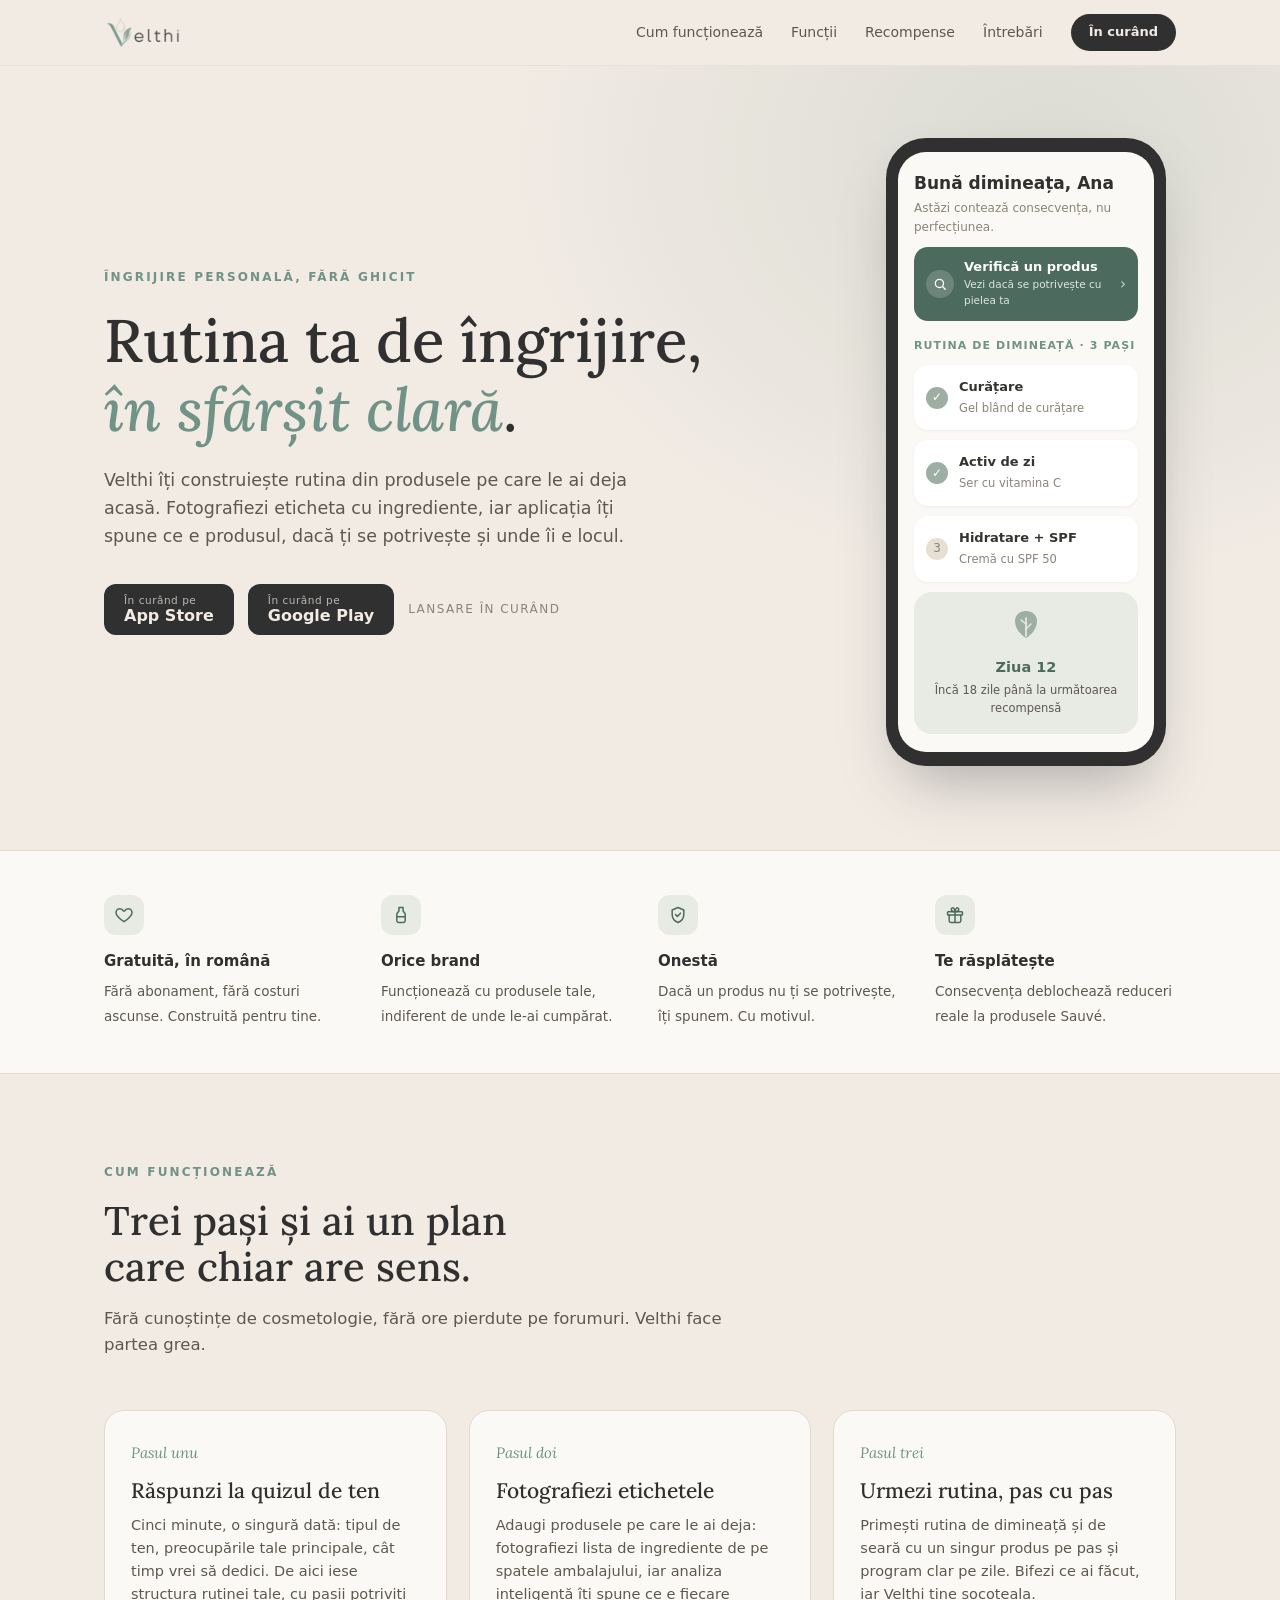
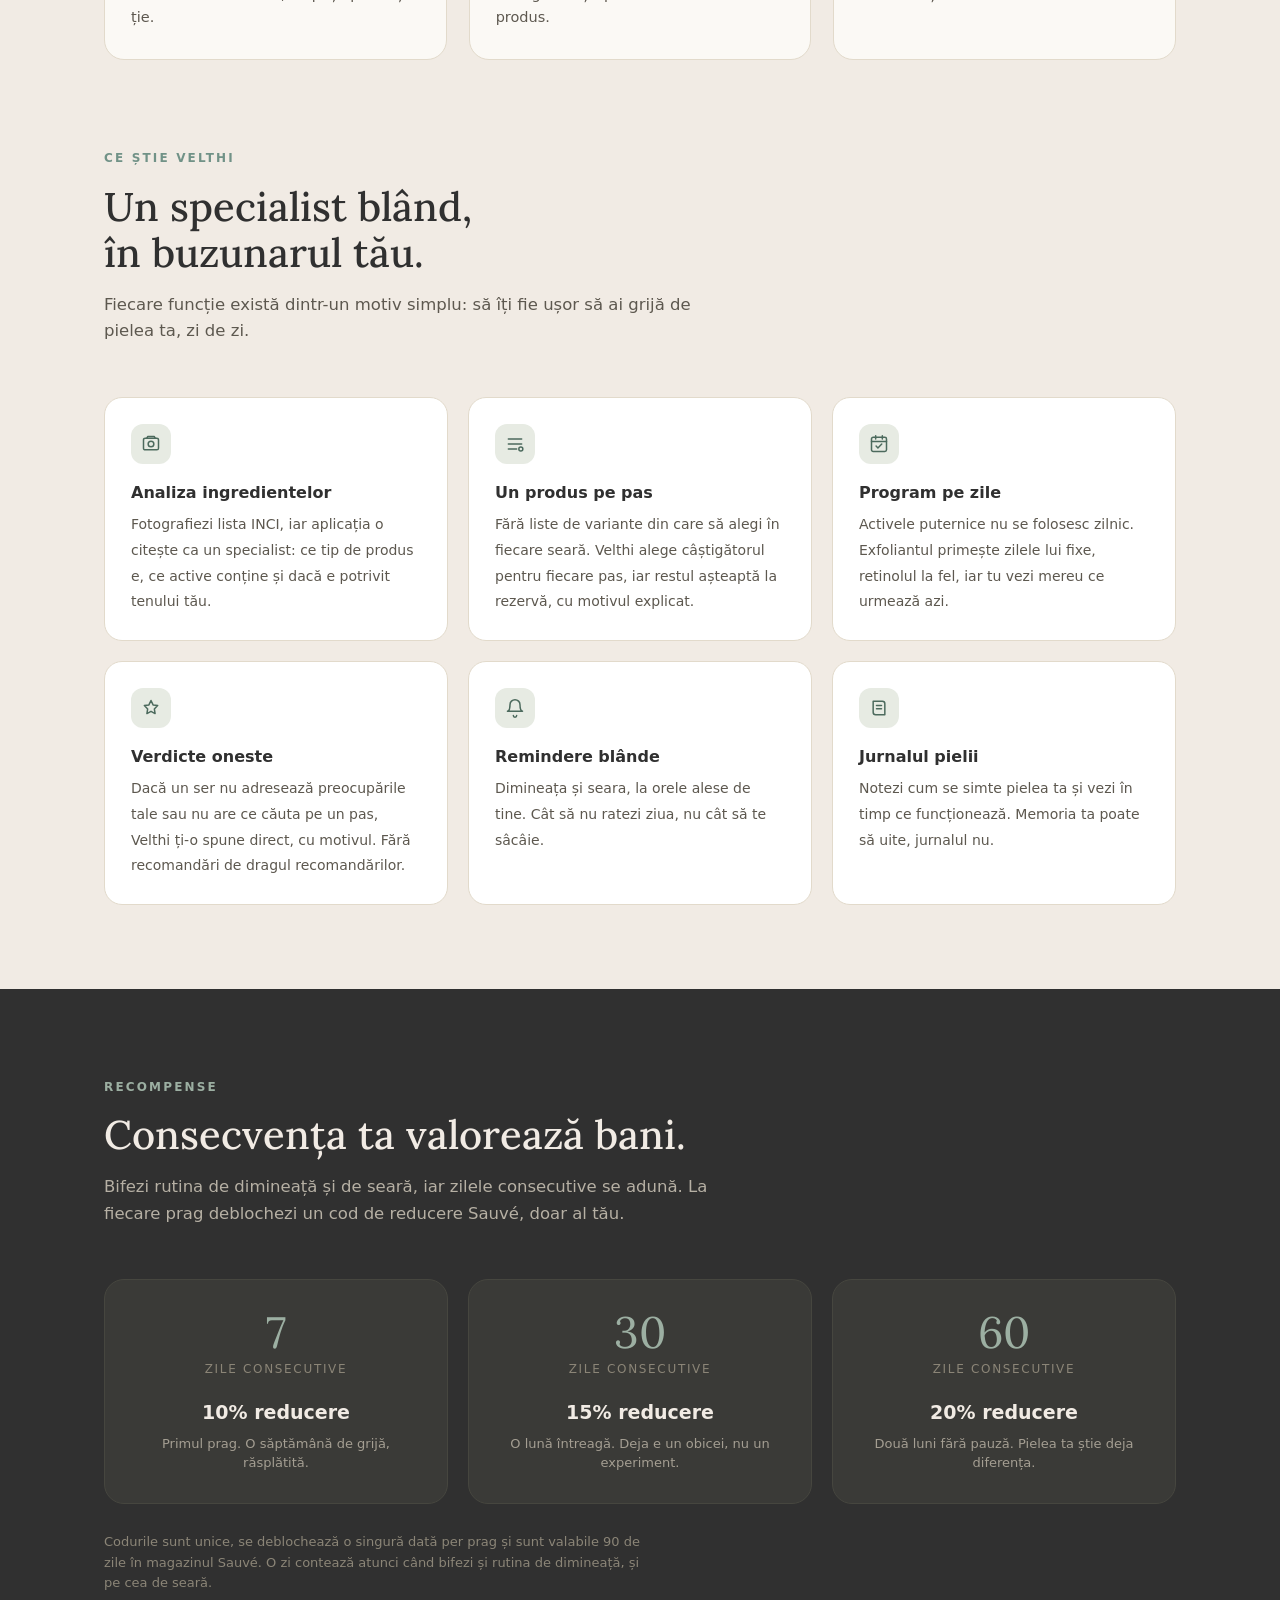
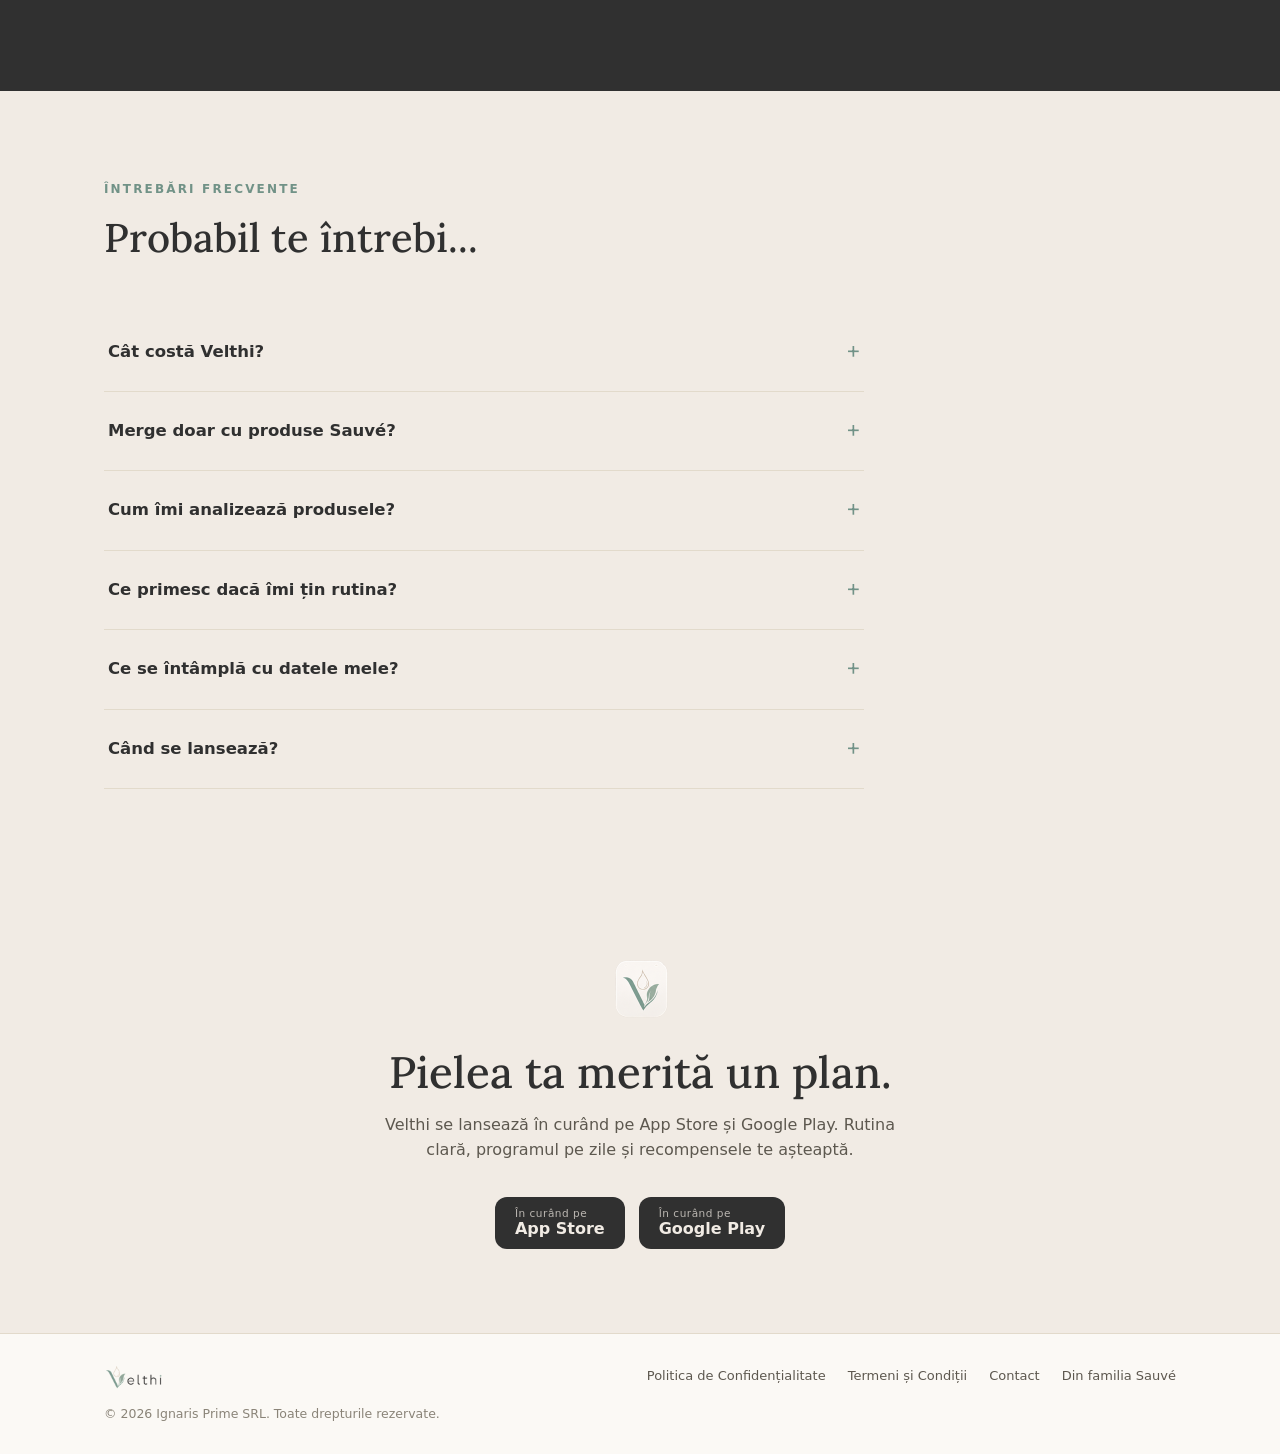
==== index.html @ 52be3e1c "Slim footer to copyright only; add /contact page with company details and email" ====
<!DOCTYPE html>
<html lang="ro">
<head>
<meta charset="utf-8">
<meta name="viewport" content="width=device-width, initial-scale=1">
<title>Velthi · Rutina ta de îngrijire, în sfârșit clară</title>
<meta name="description" content="Velthi îți construiește rutina de îngrijire din produsele pe care le ai deja. Fotografiezi eticheta cu ingrediente, iar aplicația îți spune ce e produsul și unde îi e locul. Gratuită, în limba română.">
<link rel="icon" type="image/png" href="assets/velthi-icon.png">
<link rel="apple-touch-icon" href="assets/velthi-icon.png">
<meta name="theme-color" content="#f1ebe4">
<meta property="og:type" content="website">
<meta property="og:url" content="https://velthi.app/">
<meta property="og:title" content="Velthi · Rutina ta de îngrijire, în sfârșit clară">
<meta property="og:description" content="Fotografiezi eticheta cu ingrediente, Velthi face restul: rutină personalizată, program pe zile și recompense pentru consecvență. Gratuită, în limba română.">
<meta property="og:image" content="https://velthi.app/assets/velthi-icon.png">
<meta property="og:locale" content="ro_RO">
<style>
  @font-face{
    font-family:"Lora";
    src:url("assets/fonts/Lora.woff2") format("woff2");
    font-weight:400 700;
    font-style:normal;
    font-display:swap;
  }
  @font-face{
    font-family:"Lora";
    src:url("assets/fonts/Lora-Italic.woff2") format("woff2");
    font-weight:400 700;
    font-style:italic;
    font-display:swap;
  }

  :root{
    --cream:#f1ebe4;
    --cream-deep:#e7dfd1;
    --paper:#fbf9f5;
    --card:#ffffff;
    --sage:#9cafa2;
    --sage-dark:#719287;
    --sage-deep:#4c6a5d;
    --sage-mist:#e7ebe3;
    --beige:#d2c3af;
    --charcoal:#303030;
    --ink:#35332e;
    --muted:#5d584f;
    --soft:#8a8478;
    --line:#e2dacb;
    --serif:"Lora",Georgia,"Times New Roman",serif;
    --sans:system-ui,-apple-system,"Segoe UI",Roboto,sans-serif;
  }

  *{box-sizing:border-box}
  html{scroll-behavior:smooth}
  @media (prefers-reduced-motion: reduce){
    html{scroll-behavior:auto}
    .reveal{opacity:1 !important; transform:none !important; transition:none !important}
  }
  body{
    margin:0; background:var(--cream); color:var(--ink);
    font-family:var(--sans); font-size:16px; line-height:1.6;
    -webkit-font-smoothing:antialiased;
  }
  img{max-width:100%; display:block}
  a{color:var(--sage-deep)}
  :focus-visible{outline:2px solid var(--sage-dark); outline-offset:3px; border-radius:4px}

  .container{max-width:1120px; margin:0 auto; padding:0 24px}

  h1,h2,h3{font-family:var(--serif); font-weight:500; line-height:1.15; text-wrap:balance; margin:0}
  .kicker{
    font-family:var(--sans); font-size:12px; font-weight:600;
    letter-spacing:.18em; text-transform:uppercase; color:var(--sage-dark);
  }

  /* ---------- Nav ---------- */
  .nav{
    position:sticky; top:0; z-index:50;
    background:color-mix(in srgb, var(--cream) 88%, transparent);
    backdrop-filter:blur(10px); -webkit-backdrop-filter:blur(10px);
    border-bottom:1px solid color-mix(in srgb, var(--line) 60%, transparent);
  }
  .nav-inner{display:flex; align-items:center; justify-content:space-between; padding:14px 24px; max-width:1120px; margin:0 auto}
  .nav-logo img{height:34px; width:auto}
  .nav-links{display:flex; gap:28px; align-items:center; font-size:14px}
  .nav-links a{color:var(--muted); text-decoration:none}
  .nav-links a:hover{color:var(--charcoal)}
  .nav-cta{
    background:var(--charcoal); color:var(--cream) !important; border-radius:999px;
    padding:8px 18px; font-weight:600; font-size:13px;
  }
  @media (max-width:640px){ .nav-links a:not(.nav-cta){display:none} }

  /* ---------- Hero ---------- */
  .hero{position:relative; overflow:hidden}
  .hero::before{
    content:""; position:absolute; inset:0; pointer-events:none;
    background:radial-gradient(ellipse 70% 90% at 82% 12%, color-mix(in srgb, var(--sage) 26%, transparent), transparent 62%);
  }
  .hero-inner{
    position:relative; display:flex; gap:56px; align-items:center;
    padding:72px 24px 84px; max-width:1120px; margin:0 auto; flex-wrap:wrap;
  }
  .hero-copy{flex:1 1 420px; min-width:300px}
  .hero-copy .kicker{display:block; margin-bottom:18px}
  .hero h1{font-size:clamp(38px, 5.4vw, 60px); color:var(--charcoal); margin-bottom:22px}
  .hero h1 em{font-style:italic; color:var(--sage-dark)}
  .hero .sub{font-size:17.5px; color:var(--muted); max-width:48ch; margin:0 0 34px}

  .store-row{display:flex; gap:14px; flex-wrap:wrap; align-items:center}
  .store-btn{
    display:flex; flex-direction:column; align-items:flex-start;
    background:var(--charcoal); color:var(--cream);
    border-radius:12px; padding:10px 20px; line-height:1.2;
    cursor:default; user-select:none;
  }
  .store-btn small{font-size:10.5px; letter-spacing:.05em; opacity:.72}
  .store-btn b{font-size:16px; font-weight:600}
  .soon-note{font-size:12px; letter-spacing:.12em; text-transform:uppercase; color:var(--soft)}

  /* ---------- Phone mock ---------- */
  .phone-wrap{flex:0 1 300px; display:flex; justify-content:center; margin:0 auto}
  .phone{
    width:280px; background:var(--charcoal); border-radius:40px; padding:14px 12px;
    box-shadow:0 30px 60px -18px rgba(48,48,48,.35);
  }
  .screen{
    background:var(--paper); border-radius:28px; padding:18px 16px;
    height:600px; display:flex; flex-direction:column; gap:10px; overflow:hidden;
  }
  .scr-greet{font-size:17px; font-weight:700; color:var(--charcoal)}
  .scr-date{font-size:12px; color:var(--soft); margin-top:-8px}
  .verify-card{
    display:flex; align-items:center; gap:10px;
    background:var(--sage-deep); border-radius:14px; padding:12px;
    color:#fff;
  }
  .verify-card .vic{
    width:28px; height:28px; border-radius:50%; flex-shrink:0;
    background:rgba(255,255,255,.18);
    display:flex; align-items:center; justify-content:center;
  }
  .verify-card .vic svg{width:14px; height:14px; stroke:#fff}
  .verify-card .vt{font-size:13px; font-weight:700; display:block; line-height:1.25}
  .verify-card .vs{font-size:10.5px; opacity:.82; display:block}
  .verify-card .arrow{margin-left:auto; font-size:15px; opacity:.7}
  .scr-label{font-size:11px; font-weight:700; letter-spacing:.1em; text-transform:uppercase; color:var(--sage-dark); margin-top:6px}
  .step{
    display:flex; align-items:center; gap:11px;
    background:var(--card); border-radius:14px; padding:12px;
    font-size:13px; color:var(--ink);
    box-shadow:0 1px 3px rgba(48,48,48,.06);
  }
  .step .name{font-weight:600; display:block; font-size:13px}
  .step .prod{font-size:11.5px; color:var(--soft)}
  .dot{
    width:22px; height:22px; border-radius:50%; flex-shrink:0;
    display:flex; align-items:center; justify-content:center;
    font-size:12px; background:var(--sage); color:#fff;
  }
  .dot.off{background:var(--cream-deep); color:var(--soft)}
  .leafcard{
    margin-top:auto; background:var(--sage-mist); border-radius:18px;
    padding:16px; text-align:center;
  }
  .leafcard .leaf{width:34px; height:34px; margin:0 auto 6px}
  .leafcard .streak{font-size:14.5px; font-weight:700; color:var(--sage-deep)}
  .leafcard .next{font-size:11.5px; color:var(--muted); margin-top:2px}

  /* ---------- Section scaffolding ---------- */
  section{padding:84px 0}
  .section-head{max-width:640px; margin-bottom:52px}
  .section-head h2{font-size:clamp(28px, 3.6vw, 40px); color:var(--charcoal); margin:14px 0 16px}
  .section-head p{color:var(--muted); margin:0; font-size:16.5px}

  .band{background:var(--paper); border-top:1px solid var(--line); border-bottom:1px solid var(--line)}
  .band-inner{
    display:grid; grid-template-columns:repeat(auto-fit,minmax(220px,1fr));
    gap:36px; padding:44px 24px; max-width:1120px; margin:0 auto;
  }
  .band-item b{display:block; font-size:15px; color:var(--charcoal); margin-bottom:5px; font-weight:600}
  .band-item span{font-size:13.5px; color:var(--muted); line-height:1.5}
  .band-item .bic{
    width:40px; height:40px; border-radius:12px; background:var(--sage-mist);
    display:flex; align-items:center; justify-content:center; margin-bottom:14px;
  }
  .band-item .bic svg{width:20px; height:20px; stroke:var(--sage-deep)}

  /* ---------- Steps ---------- */
  .steps{display:grid; grid-template-columns:repeat(auto-fit,minmax(260px,1fr)); gap:22px}
  .step-card{
    background:var(--paper); border:1px solid var(--line); border-radius:20px; padding:30px 26px;
  }
  .step-num{
    font-family:var(--serif); font-style:italic; font-size:15px;
    color:var(--sage-dark); display:block; margin-bottom:14px;
  }
  .step-card h3{font-size:21px; color:var(--charcoal); margin-bottom:10px}
  .step-card p{font-size:14.5px; color:var(--muted); margin:0}

  /* ---------- Features ---------- */
  .features{display:grid; grid-template-columns:repeat(auto-fit,minmax(300px,1fr)); gap:20px}
  .fcard{
    background:var(--card); border:1px solid var(--line); border-radius:18px; padding:26px;
  }
  .fcard .fic{
    width:40px; height:40px; border-radius:12px; background:var(--sage-mist);
    display:flex; align-items:center; justify-content:center; margin-bottom:16px;
  }
  .fcard .fic svg{width:20px; height:20px; stroke:var(--sage-deep)}
  .fcard b{display:block; font-size:16px; color:var(--charcoal); margin-bottom:6px; font-weight:600}
  .fcard span{font-size:14px; color:var(--muted); line-height:1.55}

  /* ---------- Rewards ---------- */
  .rewards{background:var(--charcoal); color:var(--cream)}
  .rewards .kicker{color:var(--sage)}
  .rewards .section-head h2{color:var(--cream)}
  .rewards .section-head p{color:#b6b0a4}
  .tiers{display:grid; grid-template-columns:repeat(auto-fit,minmax(240px,1fr)); gap:20px}
  .tier{
    background:#3a3a37; border:1px solid #46463f; border-radius:20px;
    padding:30px 26px; text-align:center;
  }
  .tier .days{font-family:var(--serif); font-size:44px; color:var(--sage); line-height:1}
  .tier .days-label{font-size:12px; letter-spacing:.14em; text-transform:uppercase; color:#8b8577; margin:6px 0 18px}
  .tier .disc{font-size:19px; font-weight:700; color:var(--cream)}
  .tier .note{font-size:13px; color:#a49e92; margin-top:6px; line-height:1.5}
  .rewards-fine{font-size:13px; color:#8b8577; margin-top:28px; max-width:66ch}

  /* ---------- FAQ ---------- */
  .faq-list{max-width:760px}
  .faq-item{border-bottom:1px solid var(--line)}
  .faq-item summary{
    cursor:pointer; list-style:none; display:flex; justify-content:space-between; gap:18px;
    align-items:center; padding:20px 4px; font-size:16.5px; font-weight:600; color:var(--charcoal);
  }
  .faq-item summary::-webkit-details-marker{display:none}
  .faq-item summary::after{content:"+"; font-family:var(--serif); font-size:24px; color:var(--sage-dark); flex-shrink:0; transition:transform .2s}
  .faq-item[open] summary::after{transform:rotate(45deg)}
  .faq-item p{margin:0 4px 22px; color:var(--muted); font-size:15px; max-width:64ch}

  /* ---------- Final CTA ---------- */
  .final{text-align:center}
  .final .logo-mark{width:64px; margin:0 auto 26px}
  .final h2{font-size:clamp(30px,4vw,44px); color:var(--charcoal); margin-bottom:14px}
  .final p{color:var(--muted); max-width:52ch; margin:0 auto 34px}
  .final .store-row{justify-content:center}

  /* ---------- Footer ---------- */
  footer{border-top:1px solid var(--line); background:var(--paper)}
  .foot-inner{
    display:flex; flex-direction:column; gap:14px;
    padding:30px 24px; max-width:1120px; margin:0 auto;
    font-size:13px; color:var(--soft);
  }
  .foot-top{display:flex; justify-content:space-between; align-items:center; gap:18px; flex-wrap:wrap}
  .foot-inner img{height:26px; width:auto}
  .foot-inner a{color:var(--muted); text-decoration:none}
  .foot-inner a:hover{color:var(--charcoal)}
  .foot-links{display:flex; gap:22px; flex-wrap:wrap}
  .foot-legal{font-size:12.5px; line-height:1.6}

  /* ---------- Reveal ---------- */
  .reveal{opacity:0; transform:translateY(18px); transition:opacity .6s ease, transform .6s ease}
  .reveal.in{opacity:1; transform:none}
</style>
</head>
<body>

<nav class="nav" aria-label="Navigație principală">
  <div class="nav-inner">
    <a class="nav-logo" href="#" aria-label="Velthi, acasă"><img src="assets/velthi-logo.png" alt="Velthi"></a>
    <div class="nav-links">
      <a href="#cum-functioneaza">Cum funcționează</a>
      <a href="#functii">Funcții</a>
      <a href="#recompense">Recompense</a>
      <a href="#intrebari">Întrebări</a>
      <a class="nav-cta" href="#descarca">În curând</a>
    </div>
  </div>
</nav>

<header class="hero">
  <div class="hero-inner">
    <div class="hero-copy">
      <span class="kicker">Îngrijire personală, fără ghicit</span>
      <h1>Rutina ta de îngrijire, <em>în sfârșit clară</em>.</h1>
      <p class="sub">Velthi îți construiește rutina din produsele pe care le ai deja acasă. Fotografiezi eticheta cu ingrediente, iar aplicația îți spune ce e produsul, dacă ți se potrivește și unde îi e locul.</p>
      <div class="store-row">
        <div class="store-btn" aria-disabled="true"><small>În curând pe</small><b>App Store</b></div>
        <div class="store-btn" aria-disabled="true"><small>În curând pe</small><b>Google Play</b></div>
        <span class="soon-note">Lansare în curând</span>
      </div>
    </div>
    <div class="phone-wrap" aria-hidden="true">
      <div class="phone">
        <div class="screen">
          <div class="scr-greet">Bună dimineața, Ana</div>
          <div class="scr-date">Astăzi contează consecvența, nu perfecțiunea.</div>
          <div class="verify-card">
            <span class="vic"><svg viewBox="0 0 24 24" fill="none" stroke-width="2.2" stroke-linecap="round"><circle cx="11" cy="11" r="7"/><path d="M21 21l-4.3-4.3"/></svg></span>
            <span><span class="vt">Verifică un produs</span><span class="vs">Vezi dacă se potrivește cu pielea ta</span></span>
            <span class="arrow">›</span>
          </div>
          <div class="scr-label">Rutina de dimineață · 3 pași</div>
          <div class="step"><span class="dot">✓</span><span><span class="name">Curățare</span><span class="prod">Gel blând de curățare</span></span></div>
          <div class="step"><span class="dot">✓</span><span><span class="name">Activ de zi</span><span class="prod">Ser cu vitamina C</span></span></div>
          <div class="step"><span class="dot off">3</span><span><span class="name">Hidratare + SPF</span><span class="prod">Cremă cu SPF 50</span></span></div>
          <div class="leafcard">
            <svg class="leaf" viewBox="0 0 34 34" fill="none" xmlns="http://www.w3.org/2000/svg">
              <path d="M17 30C17 30 6 24 6 13C6 7 11 3 17 3C23 3 28 7 28 13C28 24 17 30 17 30Z" fill="#9cafa2"/>
              <path d="M17 28V10" stroke="#f1ebe4" stroke-width="1.6" stroke-linecap="round"/>
              <path d="M17 16L12 12M17 21L22 16" stroke="#f1ebe4" stroke-width="1.4" stroke-linecap="round"/>
            </svg>
            <div class="streak">Ziua 12</div>
            <div class="next">Încă 18 zile până la următoarea recompensă</div>
          </div>
        </div>
      </div>
    </div>
  </div>
</header>

<div class="band">
  <div class="band-inner">
    <div class="band-item reveal">
      <div class="bic"><svg viewBox="0 0 24 24" fill="none" stroke-width="1.8" stroke-linecap="round" stroke-linejoin="round"><path d="M12 20s-7.5-4.6-9.3-9.2C1.5 7.6 3.6 4.5 6.8 4.5c2 0 3.7 1.1 4.6 2.8h1.2c.9-1.7 2.6-2.8 4.6-2.8 3.2 0 5.3 3.1 4.1 6.3C19.5 15.4 12 20 12 20z"/></svg></div>
      <b>Gratuită, în română</b><span>Fără abonament, fără costuri ascunse. Construită pentru tine.</span>
    </div>
    <div class="band-item reveal">
      <div class="bic"><svg viewBox="0 0 24 24" fill="none" stroke-width="1.8" stroke-linecap="round" stroke-linejoin="round"><path d="M10 3h4M9.5 3v4.2L7.4 9.8A2 2 0 007 11v8a2 2 0 002 2h6a2 2 0 002-2v-8a2 2 0 00-.4-1.2l-2.1-2.6V3"/><path d="M7 14h10"/></svg></div>
      <b>Orice brand</b><span>Funcționează cu produsele tale, indiferent de unde le-ai cumpărat.</span>
    </div>
    <div class="band-item reveal">
      <div class="bic"><svg viewBox="0 0 24 24" fill="none" stroke-width="1.8" stroke-linecap="round" stroke-linejoin="round"><path d="M12 3l7 3v5c0 4.6-3 8.4-7 10-4-1.6-7-5.4-7-10V6z"/><path d="M9 11.5l2.2 2.2 3.8-3.9"/></svg></div>
      <b>Onestă</b><span>Dacă un produs nu ți se potrivește, îți spunem. Cu motivul.</span>
    </div>
    <div class="band-item reveal">
      <div class="bic"><svg viewBox="0 0 24 24" fill="none" stroke-width="1.8" stroke-linecap="round" stroke-linejoin="round"><rect x="3" y="8" width="18" height="4" rx="1"/><path d="M5 12v7a2 2 0 002 2h10a2 2 0 002-2v-7M12 8v13"/><path d="M12 8s-4.5-.2-4.5-2.7C7.5 3.9 9 3 10 3.5c1.4.7 2 4.5 2 4.5zm0 0s4.5-.2 4.5-2.7C16.5 3.9 15 3 14 3.5c-1.4.7-2 4.5-2 4.5z"/></svg></div>
      <b>Te răsplătește</b><span>Consecvența deblochează reduceri reale la produsele Sauvé.</span>
    </div>
  </div>
</div>

<section id="cum-functioneaza">
  <div class="container">
    <div class="section-head reveal">
      <span class="kicker">Cum funcționează</span>
      <h2>Trei pași și ai un plan care chiar are sens.</h2>
      <p>Fără cunoștințe de cosmetologie, fără ore pierdute pe forumuri. Velthi face partea grea.</p>
    </div>
    <div class="steps">
      <div class="step-card reveal">
        <span class="step-num">Pasul unu</span>
        <h3>Răspunzi la quizul de ten</h3>
        <p>Cinci minute, o singură dată: tipul de ten, preocupările tale principale, cât timp vrei să dedici. De aici iese structura rutinei tale, cu pașii potriviți ție.</p>
      </div>
      <div class="step-card reveal">
        <span class="step-num">Pasul doi</span>
        <h3>Fotografiezi etichetele</h3>
        <p>Adaugi produsele pe care le ai deja: fotografiezi lista de ingrediente de pe spatele ambalajului, iar analiza inteligentă îți spune ce e fiecare produs.</p>
      </div>
      <div class="step-card reveal">
        <span class="step-num">Pasul trei</span>
        <h3>Urmezi rutina, pas cu pas</h3>
        <p>Primești rutina de dimineață și de seară cu un singur produs pe pas și program clar pe zile. Bifezi ce ai făcut, iar Velthi ține socoteala.</p>
      </div>
    </div>
  </div>
</section>

<section id="functii" style="padding-top:0">
  <div class="container">
    <div class="section-head reveal">
      <span class="kicker">Ce știe Velthi</span>
      <h2>Un specialist blând, în buzunarul tău.</h2>
      <p>Fiecare funcție există dintr-un motiv simplu: să îți fie ușor să ai grijă de pielea ta, zi de zi.</p>
    </div>
    <div class="features">
      <div class="fcard reveal">
        <div class="fic"><svg viewBox="0 0 24 24" fill="none" stroke-width="1.8" stroke-linecap="round" stroke-linejoin="round"><rect x="3" y="5" width="18" height="14" rx="2"/><circle cx="12" cy="12" r="3.4"/><path d="M7 5l1.2-2h7.6L17 5"/></svg></div>
        <b>Analiza ingredientelor</b>
        <span>Fotografiezi lista INCI, iar aplicația o citește ca un specialist: ce tip de produs e, ce active conține și dacă e potrivit tenului tău.</span>
      </div>
      <div class="fcard reveal">
        <div class="fic"><svg viewBox="0 0 24 24" fill="none" stroke-width="1.8" stroke-linecap="round" stroke-linejoin="round"><path d="M4 6h16M4 12h16M4 18h10"/><circle cx="19" cy="18" r="2.4"/></svg></div>
        <b>Un produs pe pas</b>
        <span>Fără liste de variante din care să alegi în fiecare seară. Velthi alege câștigătorul pentru fiecare pas, iar restul așteaptă la rezervă, cu motivul explicat.</span>
      </div>
      <div class="fcard reveal">
        <div class="fic"><svg viewBox="0 0 24 24" fill="none" stroke-width="1.8" stroke-linecap="round" stroke-linejoin="round"><rect x="3" y="4" width="18" height="17" rx="2"/><path d="M3 9h18M8 2v4M16 2v4"/><path d="M8.5 14.5l2.2 2.2 4.6-4.6"/></svg></div>
        <b>Program pe zile</b>
        <span>Activele puternice nu se folosesc zilnic. Exfoliantul primește zilele lui fixe, retinolul la fel, iar tu vezi mereu ce urmează azi.</span>
      </div>
      <div class="fcard reveal">
        <div class="fic"><svg viewBox="0 0 24 24" fill="none" stroke-width="1.8" stroke-linecap="round" stroke-linejoin="round"><path d="M12 3l2.5 5.3 5.5.8-4 4 .9 5.6-4.9-2.7-4.9 2.7.9-5.6-4-4 5.5-.8z"/></svg></div>
        <b>Verdicte oneste</b>
        <span>Dacă un ser nu adresează preocupările tale sau nu are ce căuta pe un pas, Velthi ți-o spune direct, cu motivul. Fără recomandări de dragul recomandărilor.</span>
      </div>
      <div class="fcard reveal">
        <div class="fic"><svg viewBox="0 0 24 24" fill="none" stroke-width="1.8" stroke-linecap="round" stroke-linejoin="round"><path d="M18 8a6 6 0 10-12 0c0 7-3 8-3 8h18s-3-1-3-8"/><path d="M10 21a2 2 0 004 0"/></svg></div>
        <b>Remindere blânde</b>
        <span>Dimineața și seara, la orele alese de tine. Cât să nu ratezi ziua, nu cât să te sâcâie.</span>
      </div>
      <div class="fcard reveal">
        <div class="fic"><svg viewBox="0 0 24 24" fill="none" stroke-width="1.8" stroke-linecap="round" stroke-linejoin="round"><path d="M5 4h11a3 3 0 013 3v13H8a3 3 0 01-3-3V4z"/><path d="M9 9h6M9 13h6"/></svg></div>
        <b>Jurnalul pielii</b>
        <span>Notezi cum se simte pielea ta și vezi în timp ce funcționează. Memoria ta poate să uite, jurnalul nu.</span>
      </div>
    </div>
  </div>
</section>

<section id="recompense" class="rewards">
  <div class="container">
    <div class="section-head reveal">
      <span class="kicker">Recompense</span>
      <h2>Consecvența ta valorează bani.</h2>
      <p>Bifezi rutina de dimineață și de seară, iar zilele consecutive se adună. La fiecare prag deblochezi un cod de reducere Sauvé, doar al tău.</p>
    </div>
    <div class="tiers">
      <div class="tier reveal">
        <div class="days">7</div>
        <div class="days-label">zile consecutive</div>
        <div class="disc">10% reducere</div>
        <div class="note">Primul prag. O săptămână de grijă, răsplătită.</div>
      </div>
      <div class="tier reveal">
        <div class="days">30</div>
        <div class="days-label">zile consecutive</div>
        <div class="disc">15% reducere</div>
        <div class="note">O lună întreagă. Deja e un obicei, nu un experiment.</div>
      </div>
      <div class="tier reveal">
        <div class="days">60</div>
        <div class="days-label">zile consecutive</div>
        <div class="disc">20% reducere</div>
        <div class="note">Două luni fără pauză. Pielea ta știe deja diferența.</div>
      </div>
    </div>
    <p class="rewards-fine reveal">Codurile sunt unice, se deblochează o singură dată per prag și sunt valabile 90 de zile în magazinul Sauvé. O zi contează atunci când bifezi și rutina de dimineață, și pe cea de seară.</p>
  </div>
</section>

<section id="intrebari">
  <div class="container">
    <div class="section-head reveal">
      <span class="kicker">Întrebări frecvente</span>
      <h2>Probabil te întrebi...</h2>
    </div>
    <div class="faq-list">
      <details class="faq-item reveal">
        <summary>Cât costă Velthi?</summary>
        <p>Nimic. Velthi e gratuită, fără abonament și fără costuri ascunse. E creată de echipa Sauvé ca să facă îngrijirea pielii mai simplă, indiferent ce produse folosești.</p>
      </details>
      <details class="faq-item reveal">
        <summary>Merge doar cu produse Sauvé?</summary>
        <p>Nu. Velthi funcționează cu orice produs, de la orice brand. Fotografiezi eticheta cu ingrediente și aplicația îl analizează la fel de onest, fie că e Sauvé, un brand de farmacie sau unul de lux.</p>
      </details>
      <details class="faq-item reveal">
        <summary>Cum îmi analizează produsele?</summary>
        <p>Fotografiezi lista de ingrediente de pe spatele ambalajului. Analiza inteligentă citește compoziția și îți spune ce tip de produs e, ce active conține și pe ce pas din rutina ta îi e locul.</p>
      </details>
      <details class="faq-item reveal">
        <summary>Ce primesc dacă îmi țin rutina?</summary>
        <p>La 7, 30 și 60 de zile consecutive deblochezi coduri de reducere Sauvé de 10%, 15% și 20%. Fiecare cod e unic, doar al tău, și e valabil 90 de zile.</p>
      </details>
      <details class="faq-item reveal">
        <summary>Ce se întâmplă cu datele mele?</summary>
        <p>Contul se face simplu, cu un link primit pe email, fără parolă. Datele tale rămân ale tale: îți poți șterge contul oricând, direct din aplicație, cu tot cu date.</p>
      </details>
      <details class="faq-item reveal">
        <summary>Când se lansează?</summary>
        <p>În curând, pe App Store și Google Play. Butoanele de descărcare de pe această pagină se activează în ziua lansării.</p>
      </details>
    </div>
  </div>
</section>

<section id="descarca" class="final">
  <div class="container">
    <img class="logo-mark reveal" src="assets/velthi-icon.png" alt="" aria-hidden="true">
    <h2 class="reveal">Pielea ta merită un plan.</h2>
    <p class="reveal">Velthi se lansează în curând pe App Store și Google Play. Rutina clară, programul pe zile și recompensele te așteaptă.</p>
    <div class="store-row reveal">
      <div class="store-btn" aria-disabled="true"><small>În curând pe</small><b>App Store</b></div>
      <div class="store-btn" aria-disabled="true"><small>În curând pe</small><b>Google Play</b></div>
    </div>
  </div>
</section>

<footer>
  <div class="foot-inner">
    <div class="foot-top">
      <img src="assets/velthi-logo.png" alt="Velthi">
      <div class="foot-links">
        <a href="/privacy">Politica de Confidențialitate</a>
        <a href="/terms">Termeni și Condiții</a>
        <a href="/contact">Contact</a>
        <a href="https://sauve.ro" target="_blank" rel="noopener">Din familia Sauvé</a>
      </div>
    </div>
    <span class="foot-legal">© 2026 Ignaris Prime SRL. Toate drepturile rezervate.</span>
  </div>
</footer>

<script>
  (function(){
    if (window.matchMedia("(prefers-reduced-motion: reduce)").matches) return;
    var io = new IntersectionObserver(function(entries){
      entries.forEach(function(e){
        if (e.isIntersecting){ e.target.classList.add("in"); io.unobserve(e.target); }
      });
    }, {threshold:.12});
    document.querySelectorAll(".reveal").forEach(function(el){ io.observe(el); });
  })();
</script>

</body>
</html>
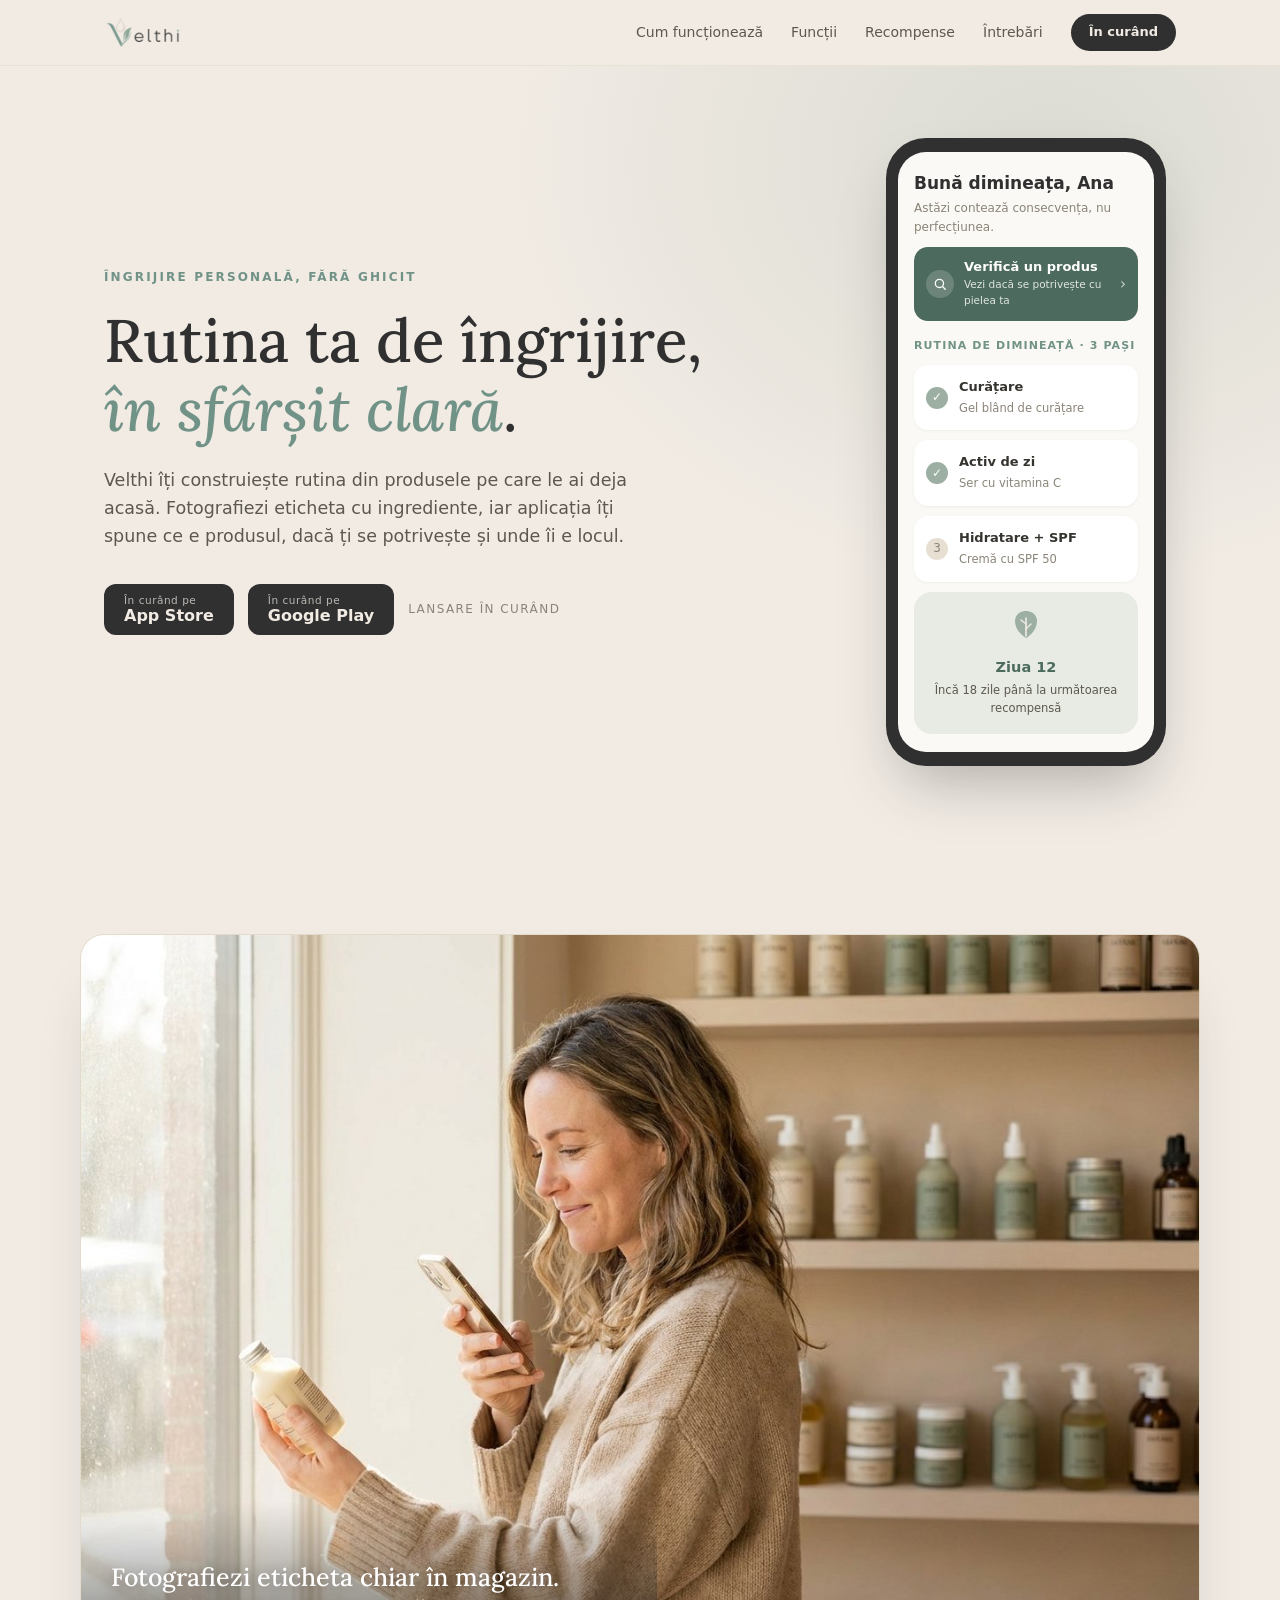
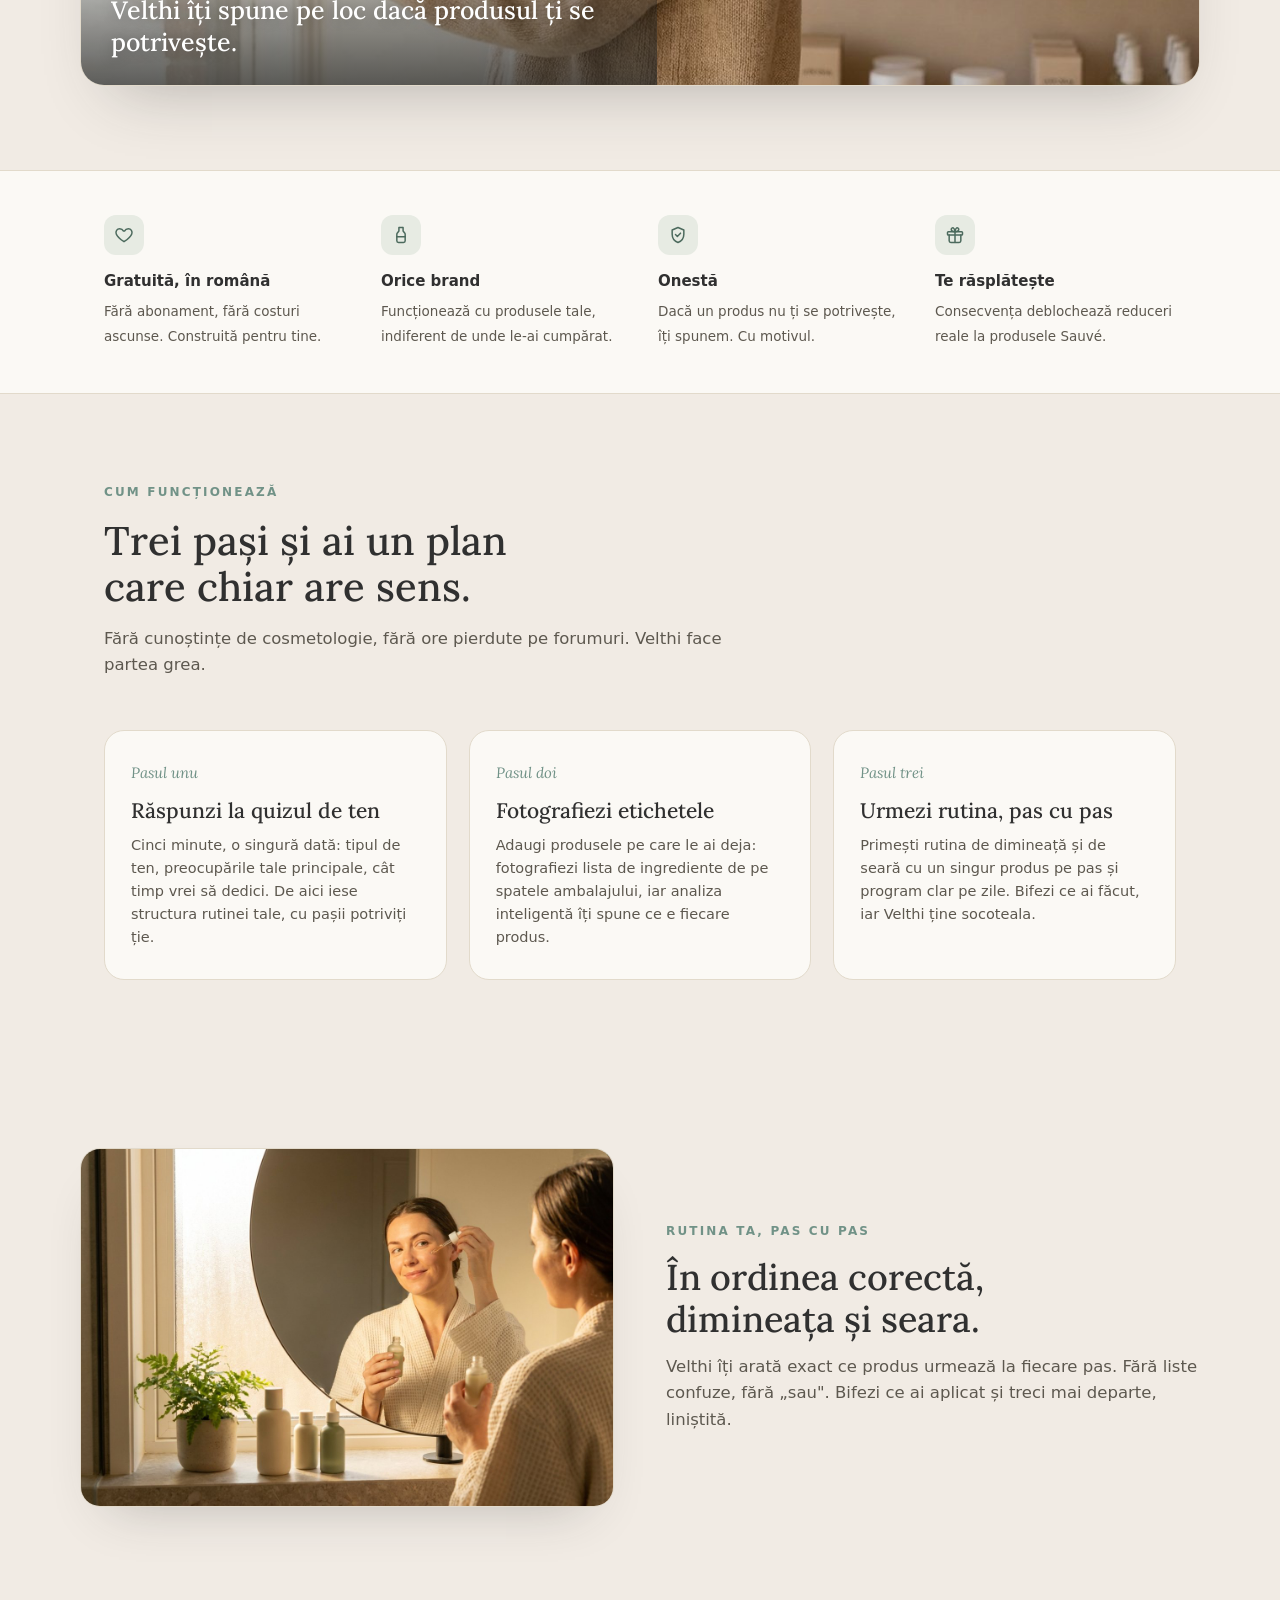
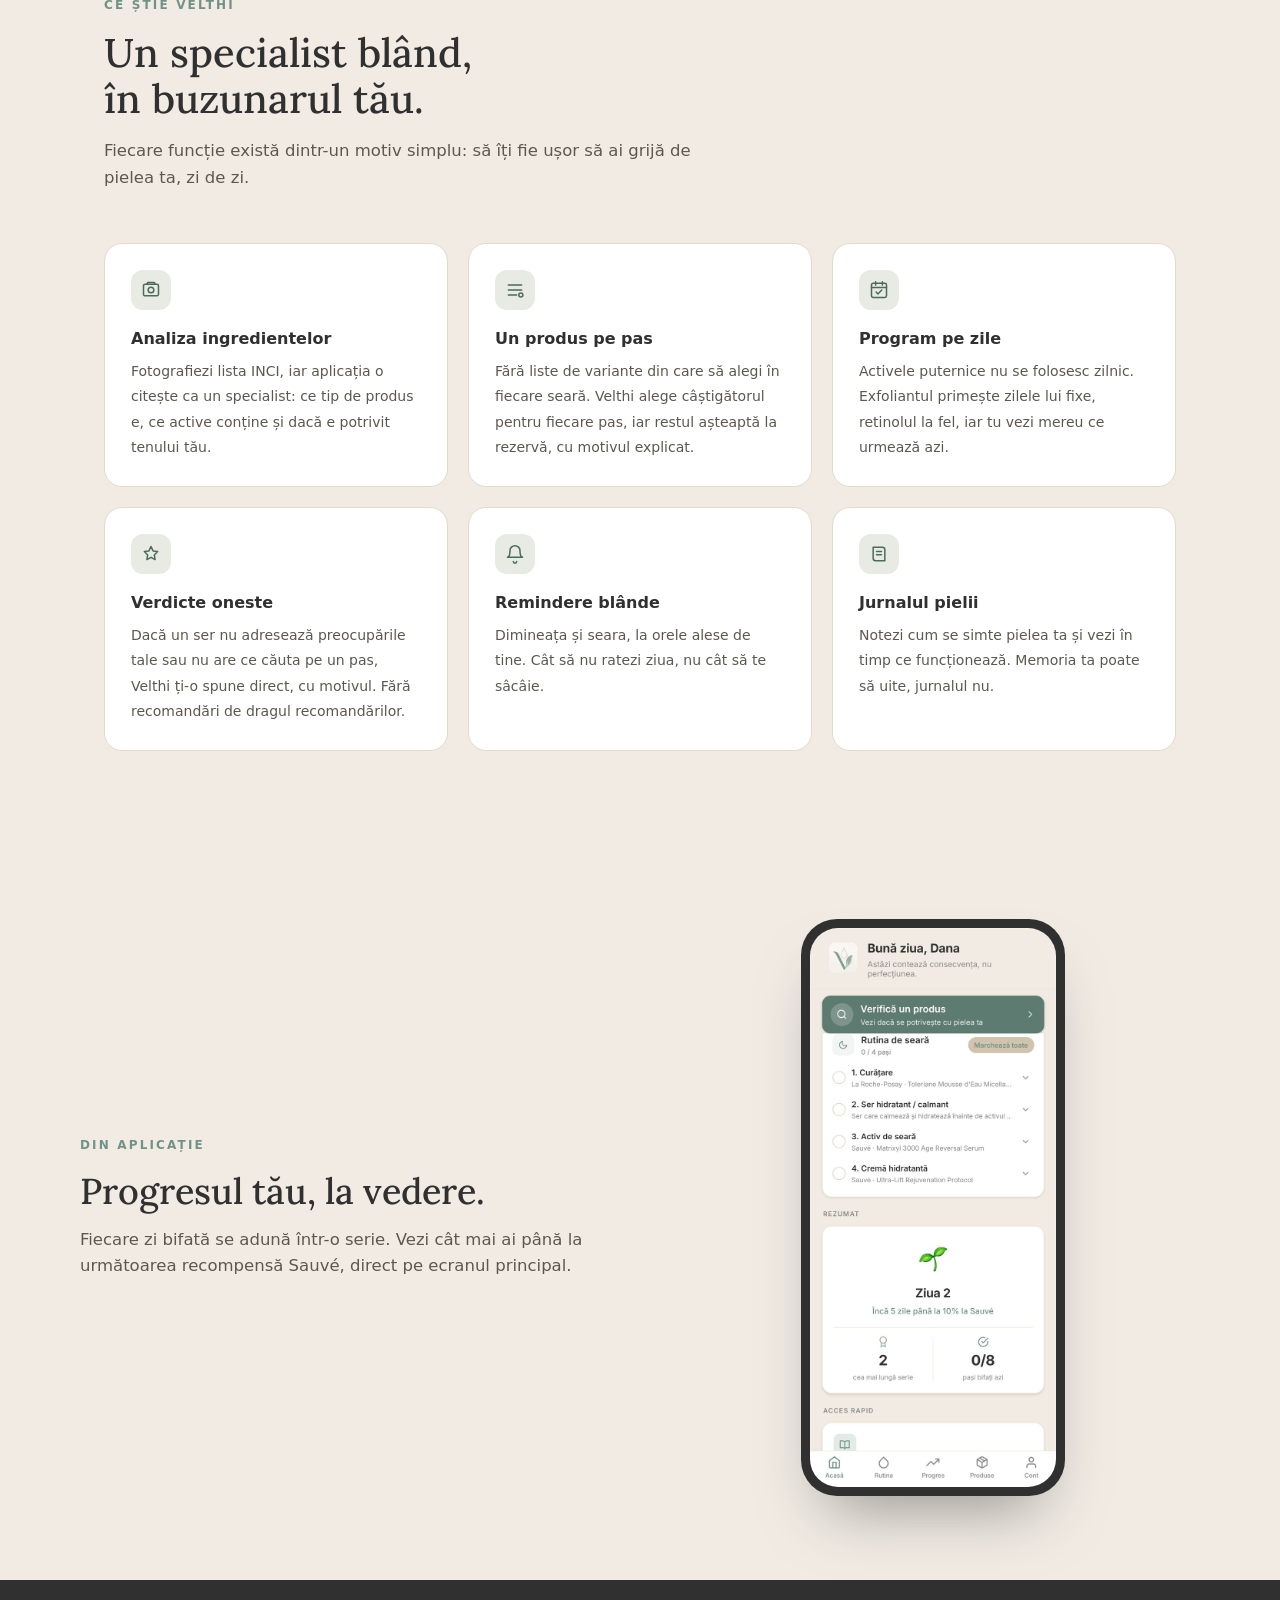
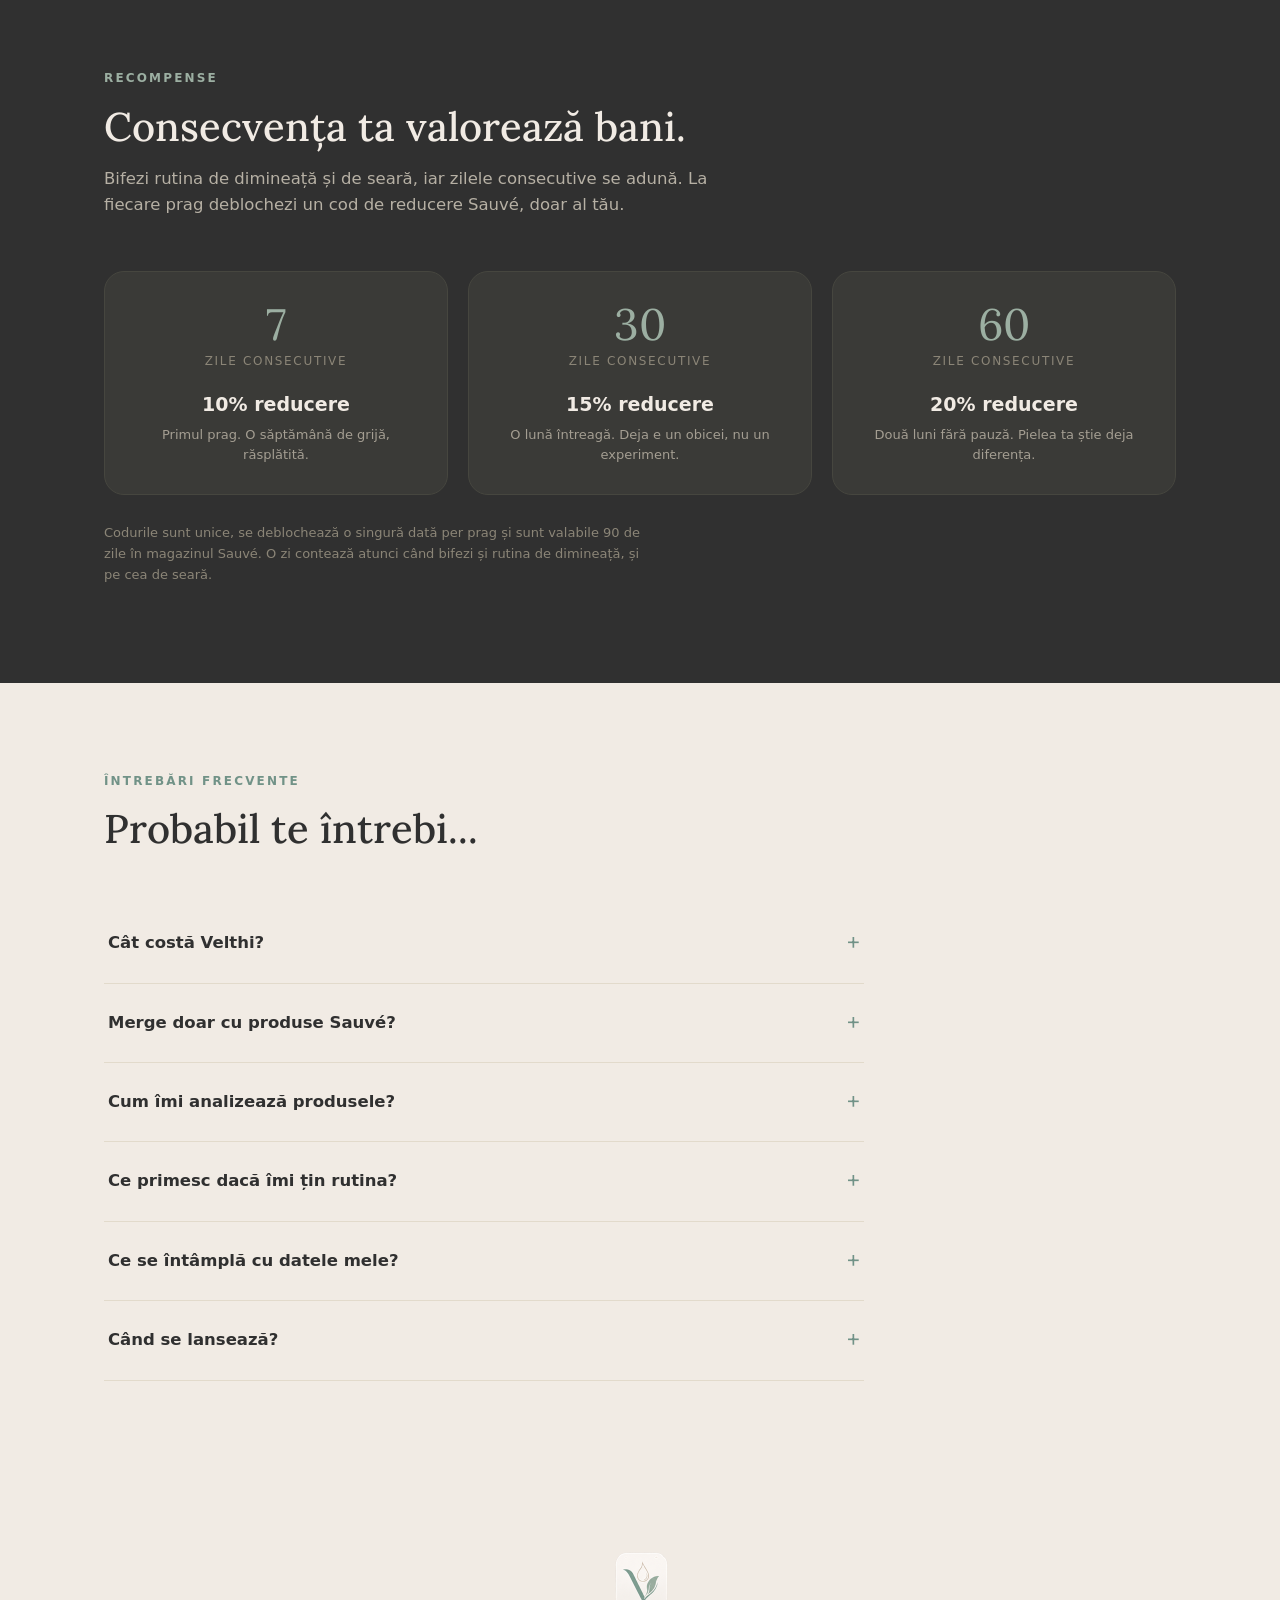
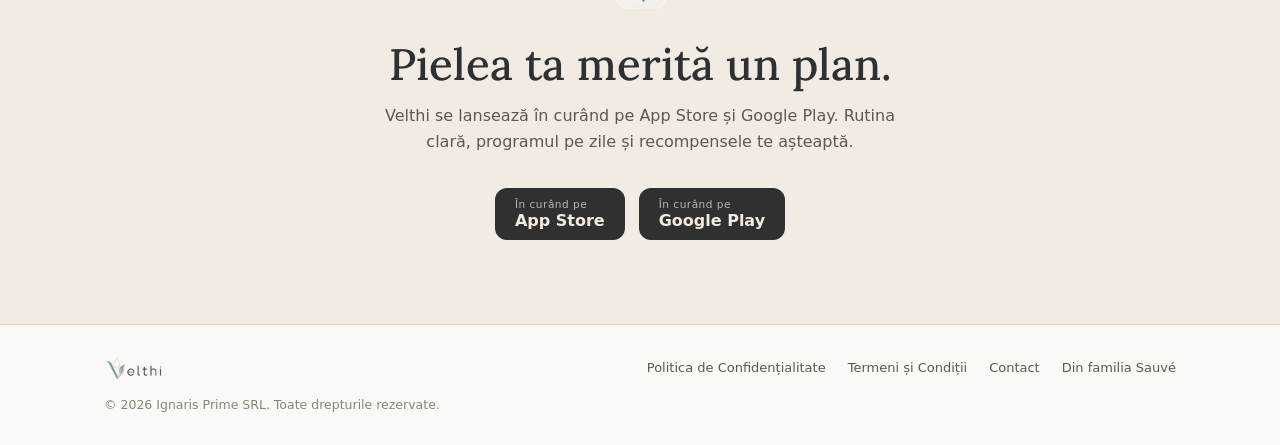
==== commit 26e98e59: "Add 3 lifestyle/app images: store scan showcase, routine split, real app screenshot" ====
--- a/index.html
+++ b/index.html
@@ -5,8 +5,9 @@
 <meta name="viewport" content="width=device-width, initial-scale=1">
 <title>Velthi · Rutina ta de îngrijire, în sfârșit clară</title>
 <meta name="description" content="Velthi îți construiește rutina de îngrijire din produsele pe care le ai deja. Fotografiezi eticheta cu ingrediente, iar aplicația îți spune ce e produsul și unde îi e locul. Gratuită, în limba română.">
-<link rel="icon" type="image/png" href="assets/velthi-icon.png">
-<link rel="apple-touch-icon" href="assets/velthi-icon.png">
+<link rel="icon" href="/favicon.ico" sizes="any">
+<link rel="icon" type="image/png" sizes="32x32" href="/assets/favicon-32.png">
+<link rel="apple-touch-icon" href="/assets/apple-touch-icon.png">
 <meta name="theme-color" content="#f1ebe4">
 <meta property="og:type" content="website">
 <meta property="og:url" content="https://velthi.app/">
@@ -14,22 +15,8 @@
 <meta property="og:description" content="Fotografiezi eticheta cu ingrediente, Velthi face restul: rutină personalizată, program pe zile și recompense pentru consecvență. Gratuită, în limba română.">
 <meta property="og:image" content="https://velthi.app/assets/velthi-icon.png">
 <meta property="og:locale" content="ro_RO">
+<link rel="stylesheet" href="/assets/site-chrome.css">
 <style>
-  @font-face{
-    font-family:"Lora";
-    src:url("assets/fonts/Lora.woff2") format("woff2");
-    font-weight:400 700;
-    font-style:normal;
-    font-display:swap;
-  }
-  @font-face{
-    font-family:"Lora";
-    src:url("assets/fonts/Lora-Italic.woff2") format("woff2");
-    font-weight:400 700;
-    font-style:italic;
-    font-display:swap;
-  }
-
   :root{
     --cream:#f1ebe4;
     --cream-deep:#e7dfd1;
@@ -72,24 +59,6 @@
     letter-spacing:.18em; text-transform:uppercase; color:var(--sage-dark);
   }
 
-  /* ---------- Nav ---------- */
-  .nav{
-    position:sticky; top:0; z-index:50;
-    background:color-mix(in srgb, var(--cream) 88%, transparent);
-    backdrop-filter:blur(10px); -webkit-backdrop-filter:blur(10px);
-    border-bottom:1px solid color-mix(in srgb, var(--line) 60%, transparent);
-  }
-  .nav-inner{display:flex; align-items:center; justify-content:space-between; padding:14px 24px; max-width:1120px; margin:0 auto}
-  .nav-logo img{height:34px; width:auto}
-  .nav-links{display:flex; gap:28px; align-items:center; font-size:14px}
-  .nav-links a{color:var(--muted); text-decoration:none}
-  .nav-links a:hover{color:var(--charcoal)}
-  .nav-cta{
-    background:var(--charcoal); color:var(--cream) !important; border-radius:999px;
-    padding:8px 18px; font-weight:600; font-size:13px;
-  }
-  @media (max-width:640px){ .nav-links a:not(.nav-cta){display:none} }
-
   /* ---------- Hero ---------- */
   .hero{position:relative; overflow:hidden}
   .hero::before{
@@ -245,19 +214,37 @@
   .final p{color:var(--muted); max-width:52ch; margin:0 auto 34px}
   .final .store-row{justify-content:center}
 
-  /* ---------- Footer ---------- */
-  footer{border-top:1px solid var(--line); background:var(--paper)}
-  .foot-inner{
-    display:flex; flex-direction:column; gap:14px;
-    padding:30px 24px; max-width:1120px; margin:0 auto;
-    font-size:13px; color:var(--soft);
-  }
-  .foot-top{display:flex; justify-content:space-between; align-items:center; gap:18px; flex-wrap:wrap}
-  .foot-inner img{height:26px; width:auto}
-  .foot-inner a{color:var(--muted); text-decoration:none}
-  .foot-inner a:hover{color:var(--charcoal)}
-  .foot-links{display:flex; gap:22px; flex-wrap:wrap}
-  .foot-legal{font-size:12.5px; line-height:1.6}
+  /* ---------- Media & showcase ---------- */
+  .showcase-figure{
+    position:relative; max-width:1120px; margin:0 auto; border-radius:24px; overflow:hidden;
+    border:1px solid var(--line); box-shadow:0 34px 64px -34px rgba(48,48,48,.32);
+  }
+  .showcase-figure img{width:100%; height:auto; display:block; aspect-ratio:1264/848; object-fit:cover}
+  .showcase-cap{
+    position:absolute; inset:auto 0 0 0; margin:0; padding:60px 30px 26px;
+    background:linear-gradient(to top, rgba(38,38,36,.74), transparent);
+    color:#fff; font-family:var(--serif); font-weight:500; line-height:1.3;
+    font-size:clamp(18px,2.1vw,25px); max-width:36ch; text-shadow:0 1px 14px rgba(0,0,0,.3);
+  }
+
+  .split{display:grid; grid-template-columns:1fr 1fr; gap:52px; align-items:center; max-width:1120px; margin:0 auto}
+  .split-media img{
+    width:100%; height:auto; border-radius:20px; border:1px solid var(--line);
+    box-shadow:0 26px 52px -30px rgba(48,48,48,.3); aspect-ratio:1264/848; object-fit:cover; display:block;
+  }
+  .split-copy h2{font-size:clamp(26px,3.1vw,36px); color:var(--charcoal); margin:0 0 14px}
+  .split-copy p{color:var(--muted); font-size:16.5px; margin:0}
+  .split-copy .kicker{display:block; margin-bottom:16px}
+  .split-phone-media{display:flex; justify-content:center}
+  .phone-frame{
+    width:264px; max-width:80%; padding:9px; background:var(--charcoal);
+    border-radius:36px; box-shadow:0 36px 64px -28px rgba(48,48,48,.5);
+  }
+  .phone-frame img{width:100%; height:auto; border-radius:28px; display:block}
+  @media (max-width:760px){
+    .split{grid-template-columns:1fr; gap:30px}
+    .split.reverse .split-media, .split.reverse .split-phone-media{order:-1}
+  }
 
   /* ---------- Reveal ---------- */
   .reveal{opacity:0; transform:translateY(18px); transition:opacity .6s ease, transform .6s ease}
@@ -268,13 +255,13 @@
 
 <nav class="nav" aria-label="Navigație principală">
   <div class="nav-inner">
-    <a class="nav-logo" href="#" aria-label="Velthi, acasă"><img src="assets/velthi-logo.png" alt="Velthi"></a>
+    <a class="nav-logo" href="/" aria-label="Velthi, acasă"><img src="/assets/velthi-logo.png" alt="Velthi"></a>
     <div class="nav-links">
-      <a href="#cum-functioneaza">Cum funcționează</a>
-      <a href="#functii">Funcții</a>
-      <a href="#recompense">Recompense</a>
-      <a href="#intrebari">Întrebări</a>
-      <a class="nav-cta" href="#descarca">În curând</a>
+      <a href="/#cum-functioneaza">Cum funcționează</a>
+      <a href="/#functii">Funcții</a>
+      <a href="/#recompense">Recompense</a>
+      <a href="/#intrebari">Întrebări</a>
+      <a class="nav-cta" href="/#descarca">În curând</a>
     </div>
   </div>
 </nav>
@@ -320,6 +307,13 @@
   </div>
 </header>
 
+<section>
+  <figure class="showcase-figure reveal">
+    <img src="/assets/lifestyle-store.jpg" alt="Femeie care fotografiază cu telefonul eticheta cu ingrediente a unui produs de îngrijire, direct în magazin" width="1264" height="848" loading="lazy">
+    <figcaption class="showcase-cap">Fotografiezi eticheta chiar în magazin. Velthi îți spune pe loc dacă produsul ți se potrivește.</figcaption>
+  </figure>
+</section>
+
 <div class="band">
   <div class="band-inner">
     <div class="band-item reveal">
@@ -368,6 +362,19 @@
   </div>
 </section>
 
+<section>
+  <div class="split reverse">
+    <div class="split-media reveal">
+      <img src="/assets/lifestyle-routine.jpg" alt="Femeie care își aplică serul cu pipeta în fața oglinzii, cu produsele de îngrijire pe blat" width="1264" height="848" loading="lazy">
+    </div>
+    <div class="split-copy reveal">
+      <span class="kicker">Rutina ta, pas cu pas</span>
+      <h2>În ordinea corectă, dimineața și seara.</h2>
+      <p>Velthi îți arată exact ce produs urmează la fiecare pas. Fără liste confuze, fără „sau". Bifezi ce ai aplicat și treci mai departe, liniștită.</p>
+    </div>
+  </div>
+</section>
+
 <section id="functii" style="padding-top:0">
   <div class="container">
     <div class="section-head reveal">
@@ -405,6 +412,21 @@
         <div class="fic"><svg viewBox="0 0 24 24" fill="none" stroke-width="1.8" stroke-linecap="round" stroke-linejoin="round"><path d="M5 4h11a3 3 0 013 3v13H8a3 3 0 01-3-3V4z"/><path d="M9 9h6M9 13h6"/></svg></div>
         <b>Jurnalul pielii</b>
         <span>Notezi cum se simte pielea ta și vezi în timp ce funcționează. Memoria ta poate să uite, jurnalul nu.</span>
+      </div>
+    </div>
+  </div>
+</section>
+
+<section>
+  <div class="split">
+    <div class="split-copy reveal">
+      <span class="kicker">Din aplicație</span>
+      <h2>Progresul tău, la vedere.</h2>
+      <p>Fiecare zi bifată se adună într-o serie. Vezi cât mai ai până la următoarea recompensă Sauvé, direct pe ecranul principal.</p>
+    </div>
+    <div class="split-phone-media reveal">
+      <div class="phone-frame">
+        <img src="/assets/app-home.jpg" alt="Ecranul principal al aplicației Velthi: rutina de seară cu pași bifabili și seria de zile consecutive" width="640" height="1455" loading="lazy">
       </div>
     </div>
   </div>
@@ -491,7 +513,7 @@
 <footer>
   <div class="foot-inner">
     <div class="foot-top">
-      <img src="assets/velthi-logo.png" alt="Velthi">
+      <img src="/assets/velthi-logo.png" alt="Velthi">
       <div class="foot-links">
         <a href="/privacy">Politica de Confidențialitate</a>
         <a href="/terms">Termeni și Condiții</a>
--- a/assets/site-chrome.css
+++ b/assets/site-chrome.css
@@ -0,0 +1,68 @@
+/* Velthi — header + footer partajate pe toate paginile.
+   Editează AICI ca să schimbi nav-ul sau footer-ul peste tot deodată. */
+
+@font-face{
+  font-family:"Lora";
+  src:url("/assets/fonts/Lora.woff2") format("woff2");
+  font-weight:400 700;
+  font-style:normal;
+  font-display:swap;
+}
+@font-face{
+  font-family:"Lora";
+  src:url("/assets/fonts/Lora-Italic.woff2") format("woff2");
+  font-weight:400 700;
+  font-style:italic;
+  font-display:swap;
+}
+
+:root{
+  --cream:#f1ebe4;
+  --cream-deep:#e7dfd1;
+  --paper:#fbf9f5;
+  --card:#ffffff;
+  --sage:#9cafa2;
+  --sage-dark:#719287;
+  --sage-deep:#4c6a5d;
+  --sage-mist:#e7ebe3;
+  --beige:#d2c3af;
+  --charcoal:#303030;
+  --ink:#35332e;
+  --muted:#5d584f;
+  --soft:#8a8478;
+  --line:#e2dacb;
+  --serif:"Lora",Georgia,"Times New Roman",serif;
+  --sans:system-ui,-apple-system,"Segoe UI",Roboto,sans-serif;
+}
+
+/* ---------- Nav ---------- */
+.nav{
+  position:sticky; top:0; z-index:50;
+  background:color-mix(in srgb, var(--cream) 88%, transparent);
+  backdrop-filter:blur(10px); -webkit-backdrop-filter:blur(10px);
+  border-bottom:1px solid color-mix(in srgb, var(--line) 60%, transparent);
+}
+.nav-inner{display:flex; align-items:center; justify-content:space-between; padding:14px 24px; max-width:1120px; margin:0 auto}
+.nav-logo img{height:34px; width:auto}
+.nav-links{display:flex; gap:28px; align-items:center; font-size:14px}
+.nav-links a{color:var(--muted); text-decoration:none}
+.nav-links a:hover{color:var(--charcoal)}
+.nav-cta{
+  background:var(--charcoal); color:var(--cream) !important; border-radius:999px;
+  padding:8px 18px; font-weight:600; font-size:13px;
+}
+@media (max-width:640px){ .nav-links a:not(.nav-cta){display:none} }
+
+/* ---------- Footer ---------- */
+footer{border-top:1px solid var(--line); background:var(--paper)}
+.foot-inner{
+  display:flex; flex-direction:column; gap:14px;
+  padding:30px 24px; max-width:1120px; margin:0 auto;
+  font-size:13px; color:var(--soft);
+}
+.foot-top{display:flex; justify-content:space-between; align-items:center; gap:18px; flex-wrap:wrap}
+.foot-inner img{height:26px; width:auto}
+.foot-inner a{color:var(--muted); text-decoration:none}
+.foot-inner a:hover{color:var(--charcoal)}
+.foot-links{display:flex; gap:22px; flex-wrap:wrap}
+.foot-legal{font-size:12.5px; line-height:1.6}
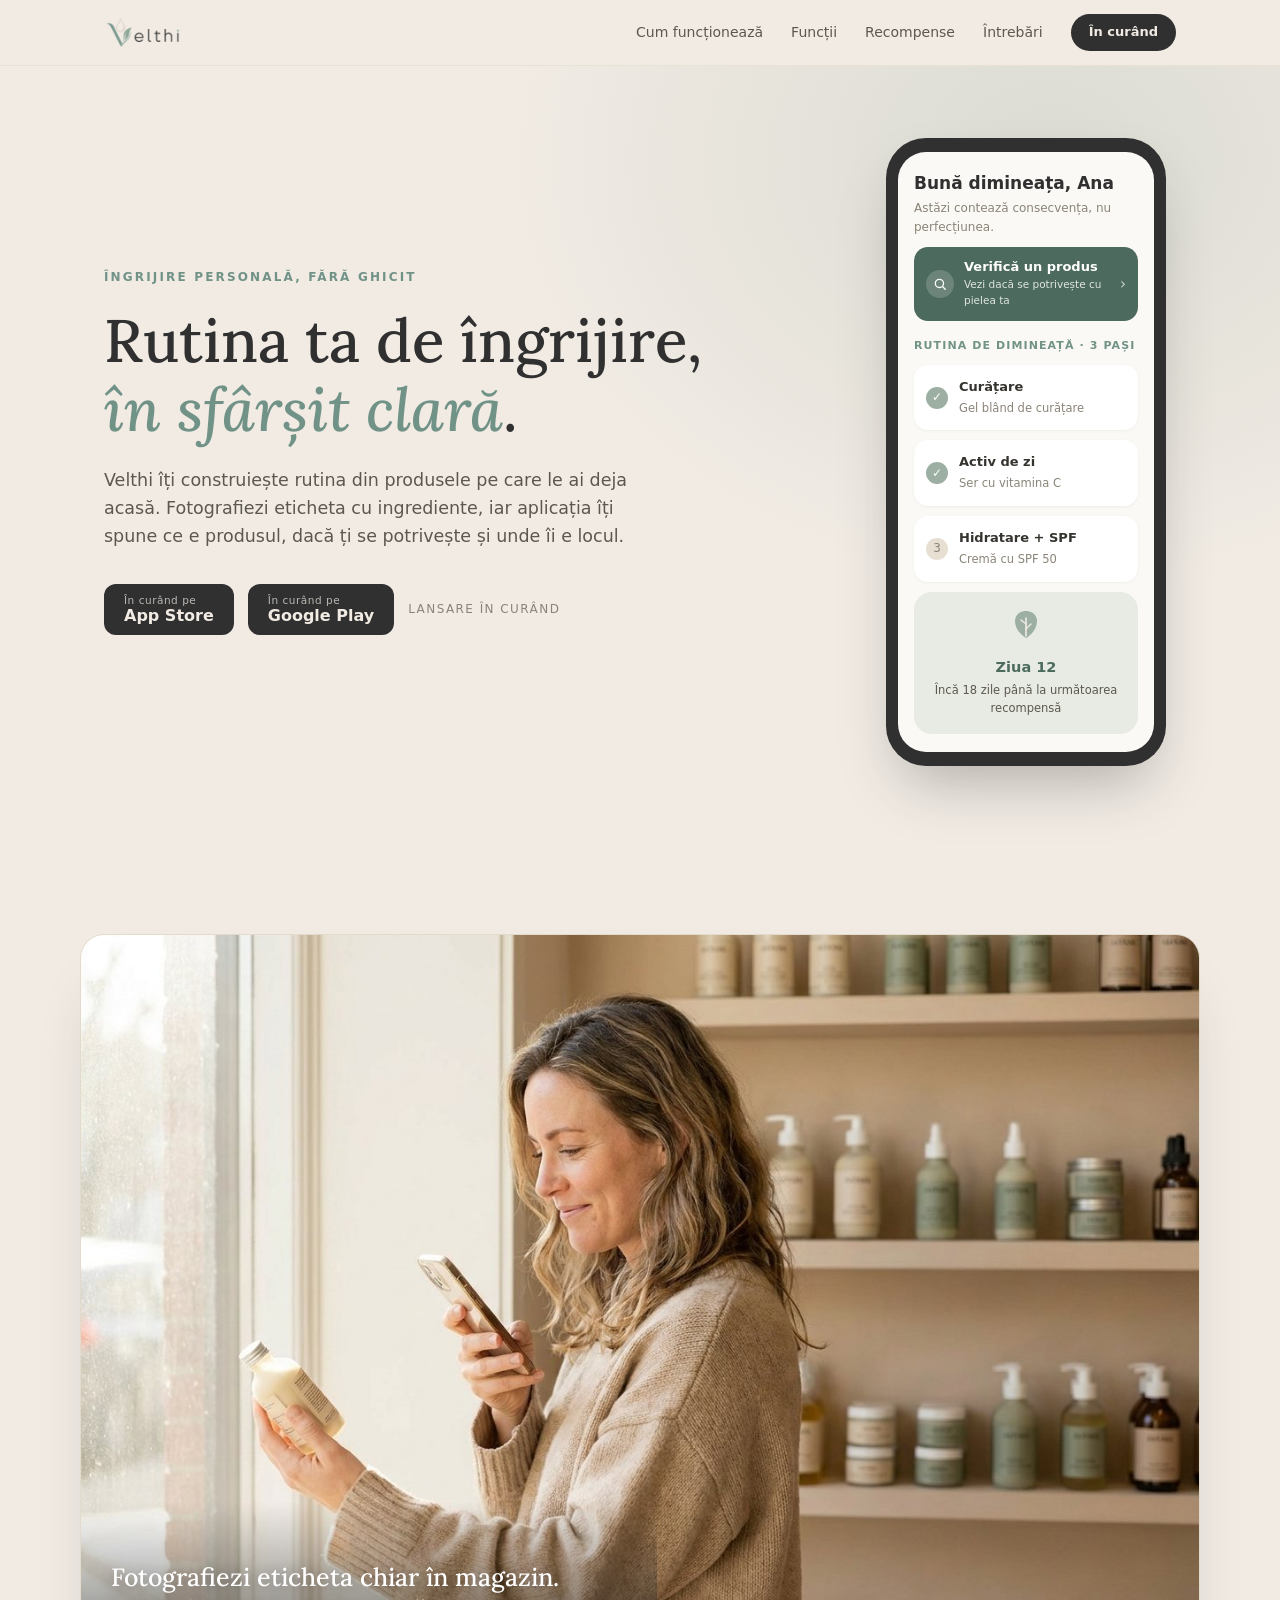
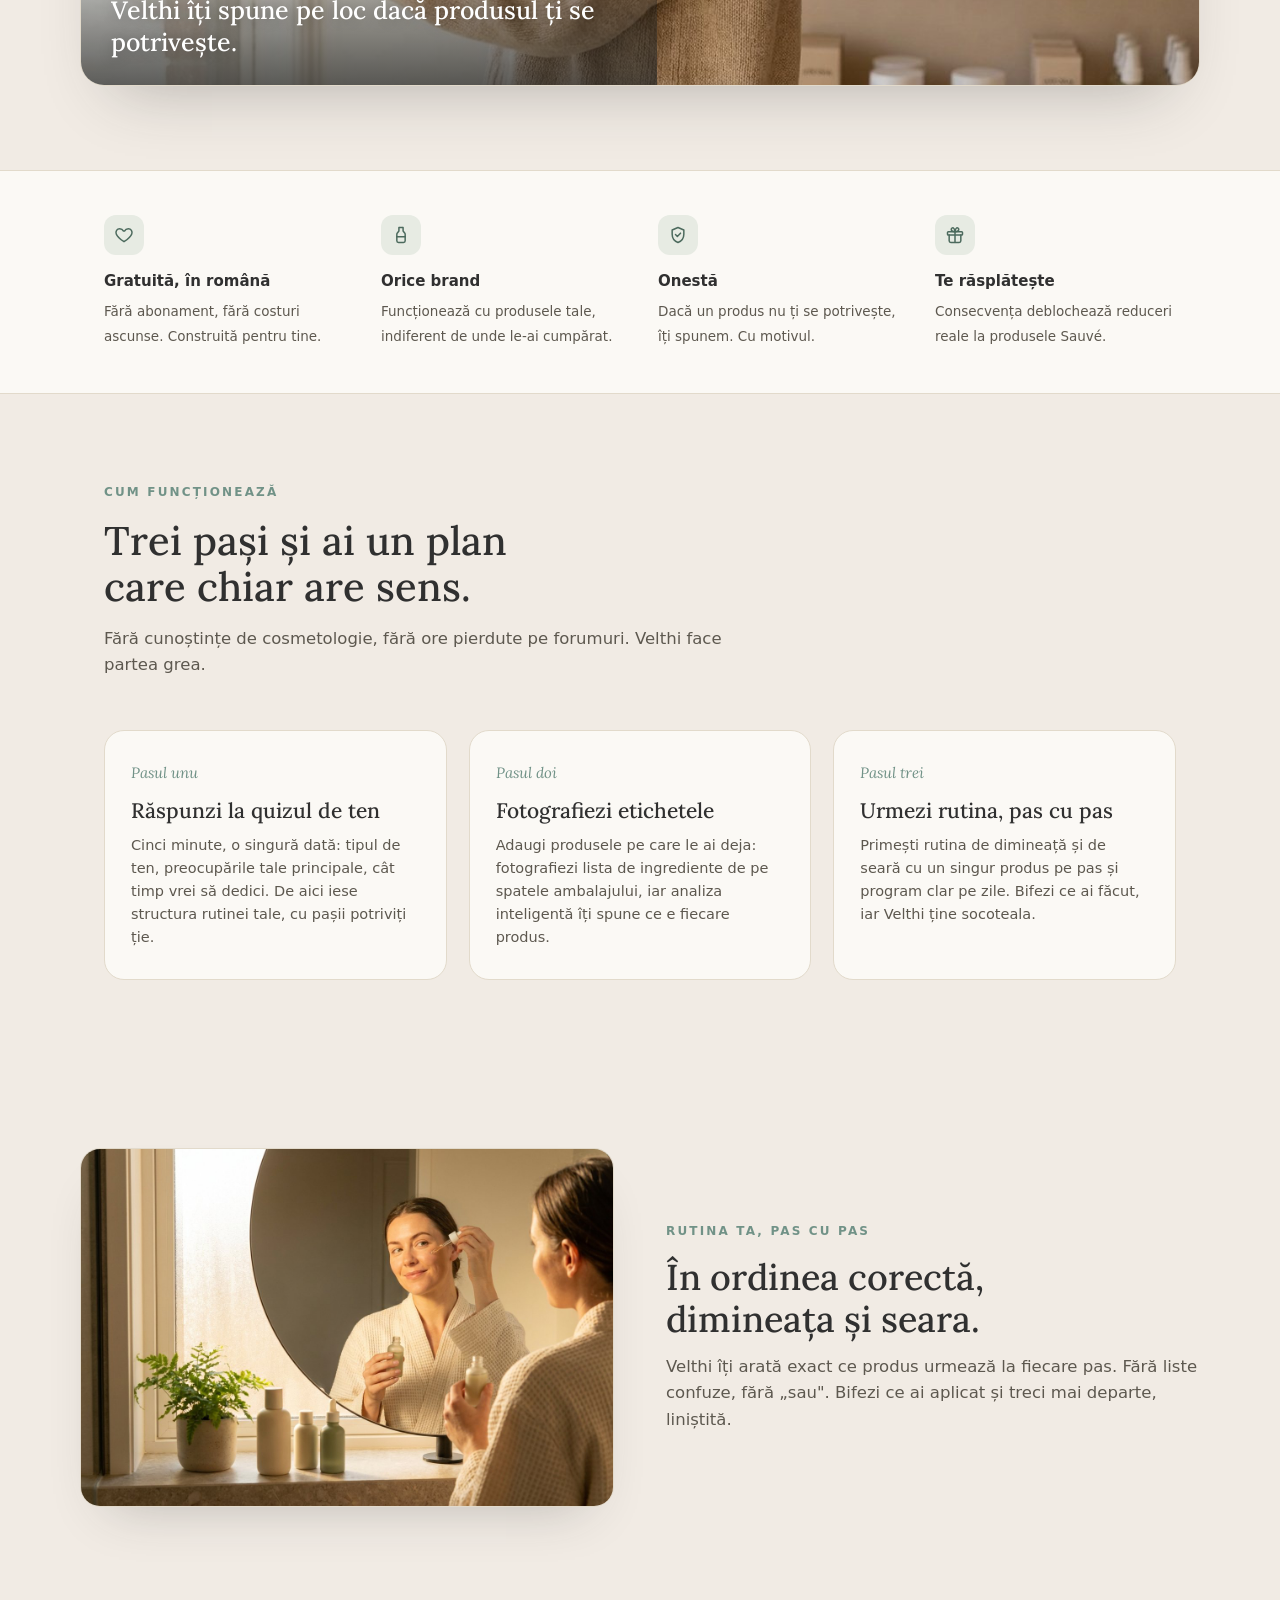
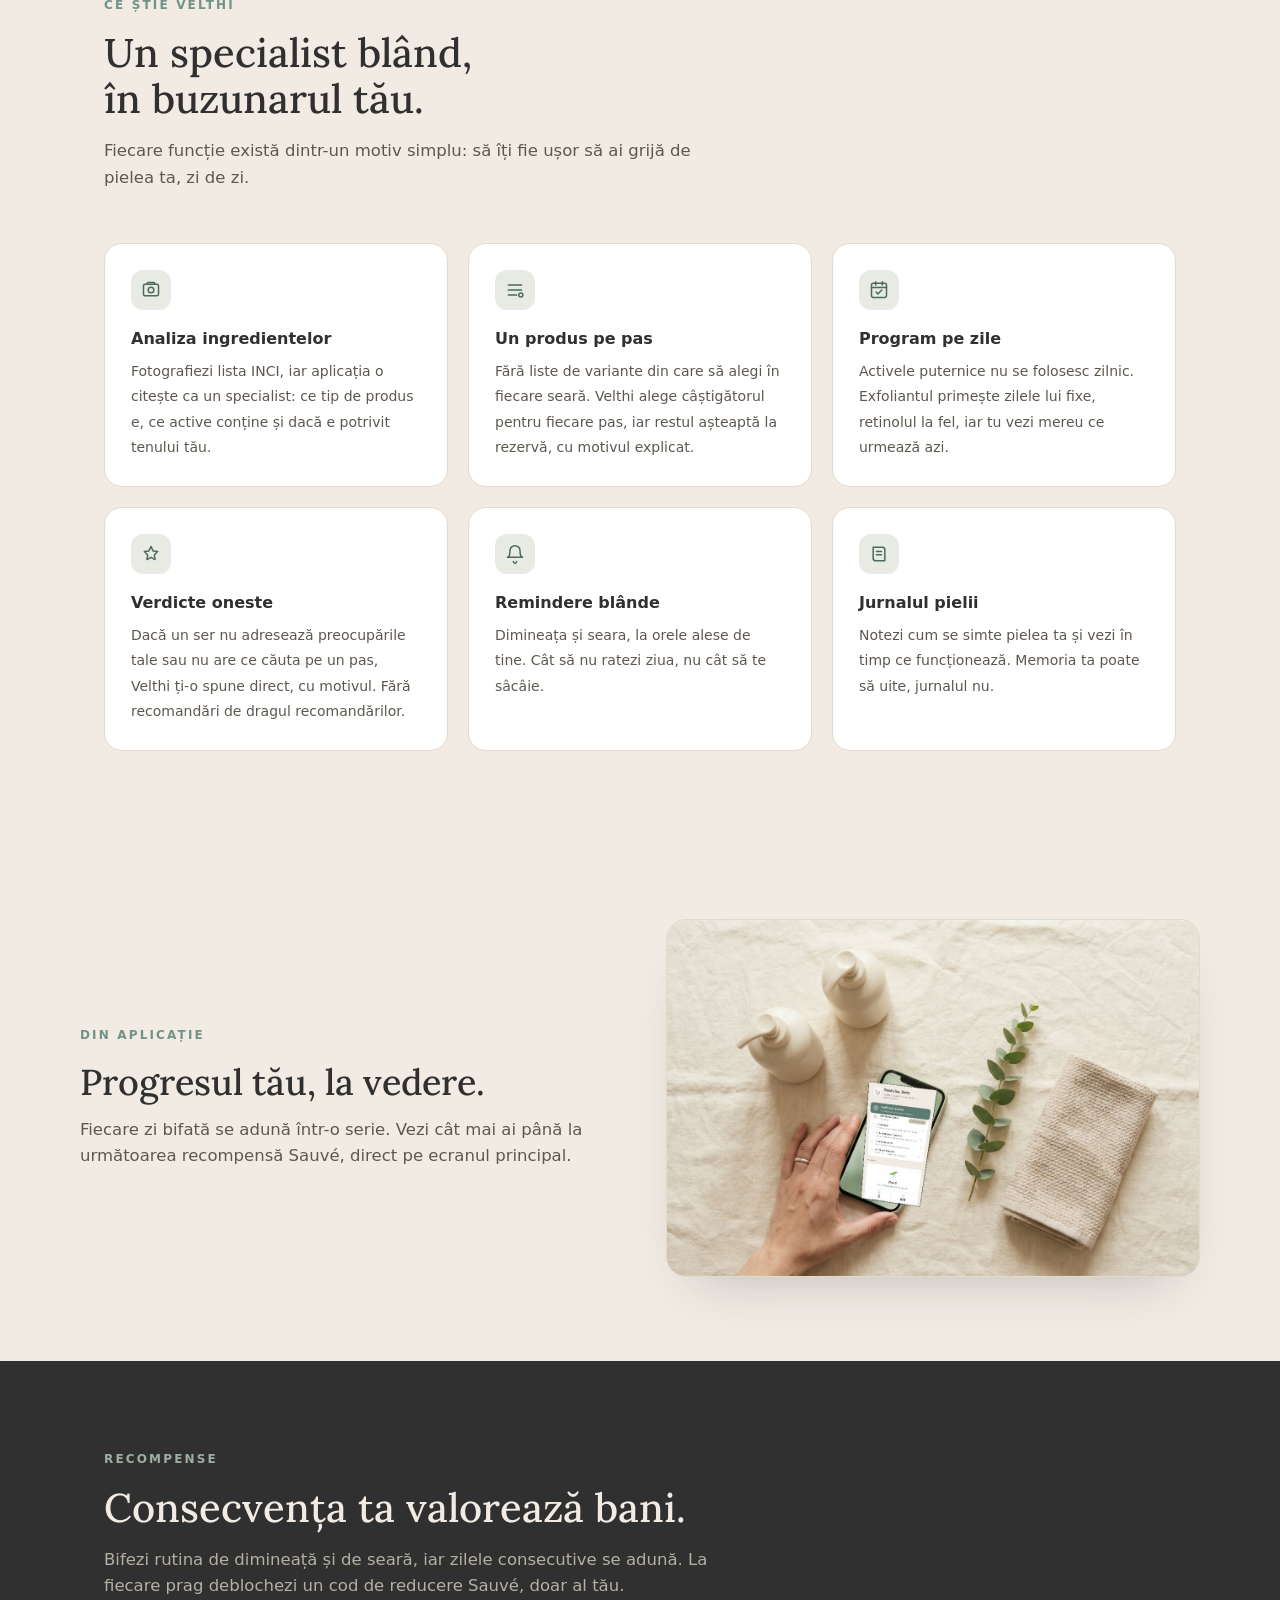
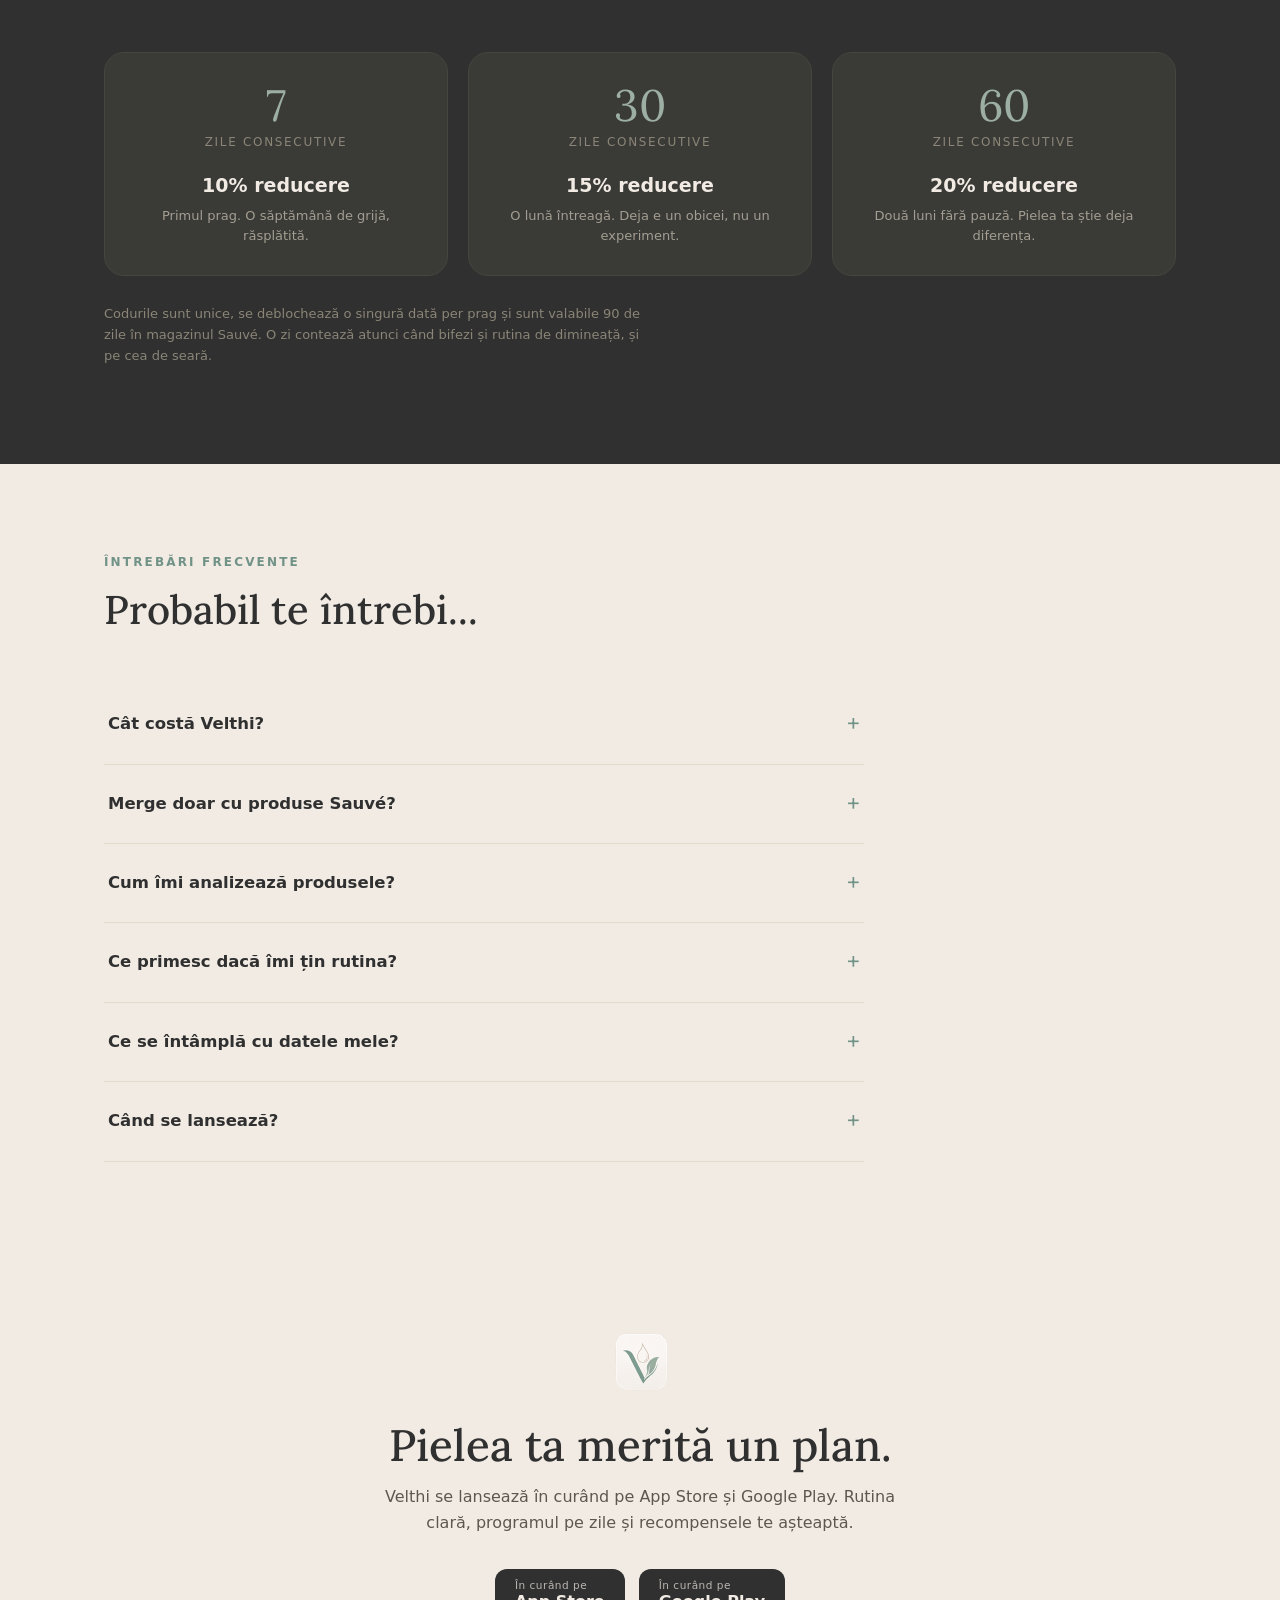
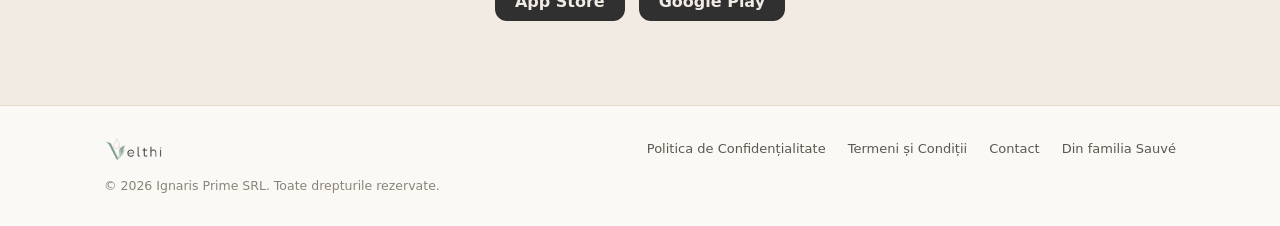
==== commit 28da1481: "Image 3: full lifestyle flat-lay with real app screenshot composited onto phone" ====
--- a/index.html
+++ b/index.html
@@ -424,10 +424,8 @@
       <h2>Progresul tău, la vedere.</h2>
       <p>Fiecare zi bifată se adună într-o serie. Vezi cât mai ai până la următoarea recompensă Sauvé, direct pe ecranul principal.</p>
     </div>
-    <div class="split-phone-media reveal">
-      <div class="phone-frame">
-        <img src="/assets/app-home.jpg" alt="Ecranul principal al aplicației Velthi: rutina de seară cu pași bifabili și seria de zile consecutive" width="640" height="1455" loading="lazy">
-      </div>
+    <div class="split-media reveal">
+      <img src="/assets/lifestyle-app.jpg" alt="Aplicația Velthi deschisă pe un telefon ținut în mână, cu rutina și seria de zile, lângă produse de îngrijire și eucalipt" width="1264" height="848" loading="lazy">
     </div>
   </div>
 </section>
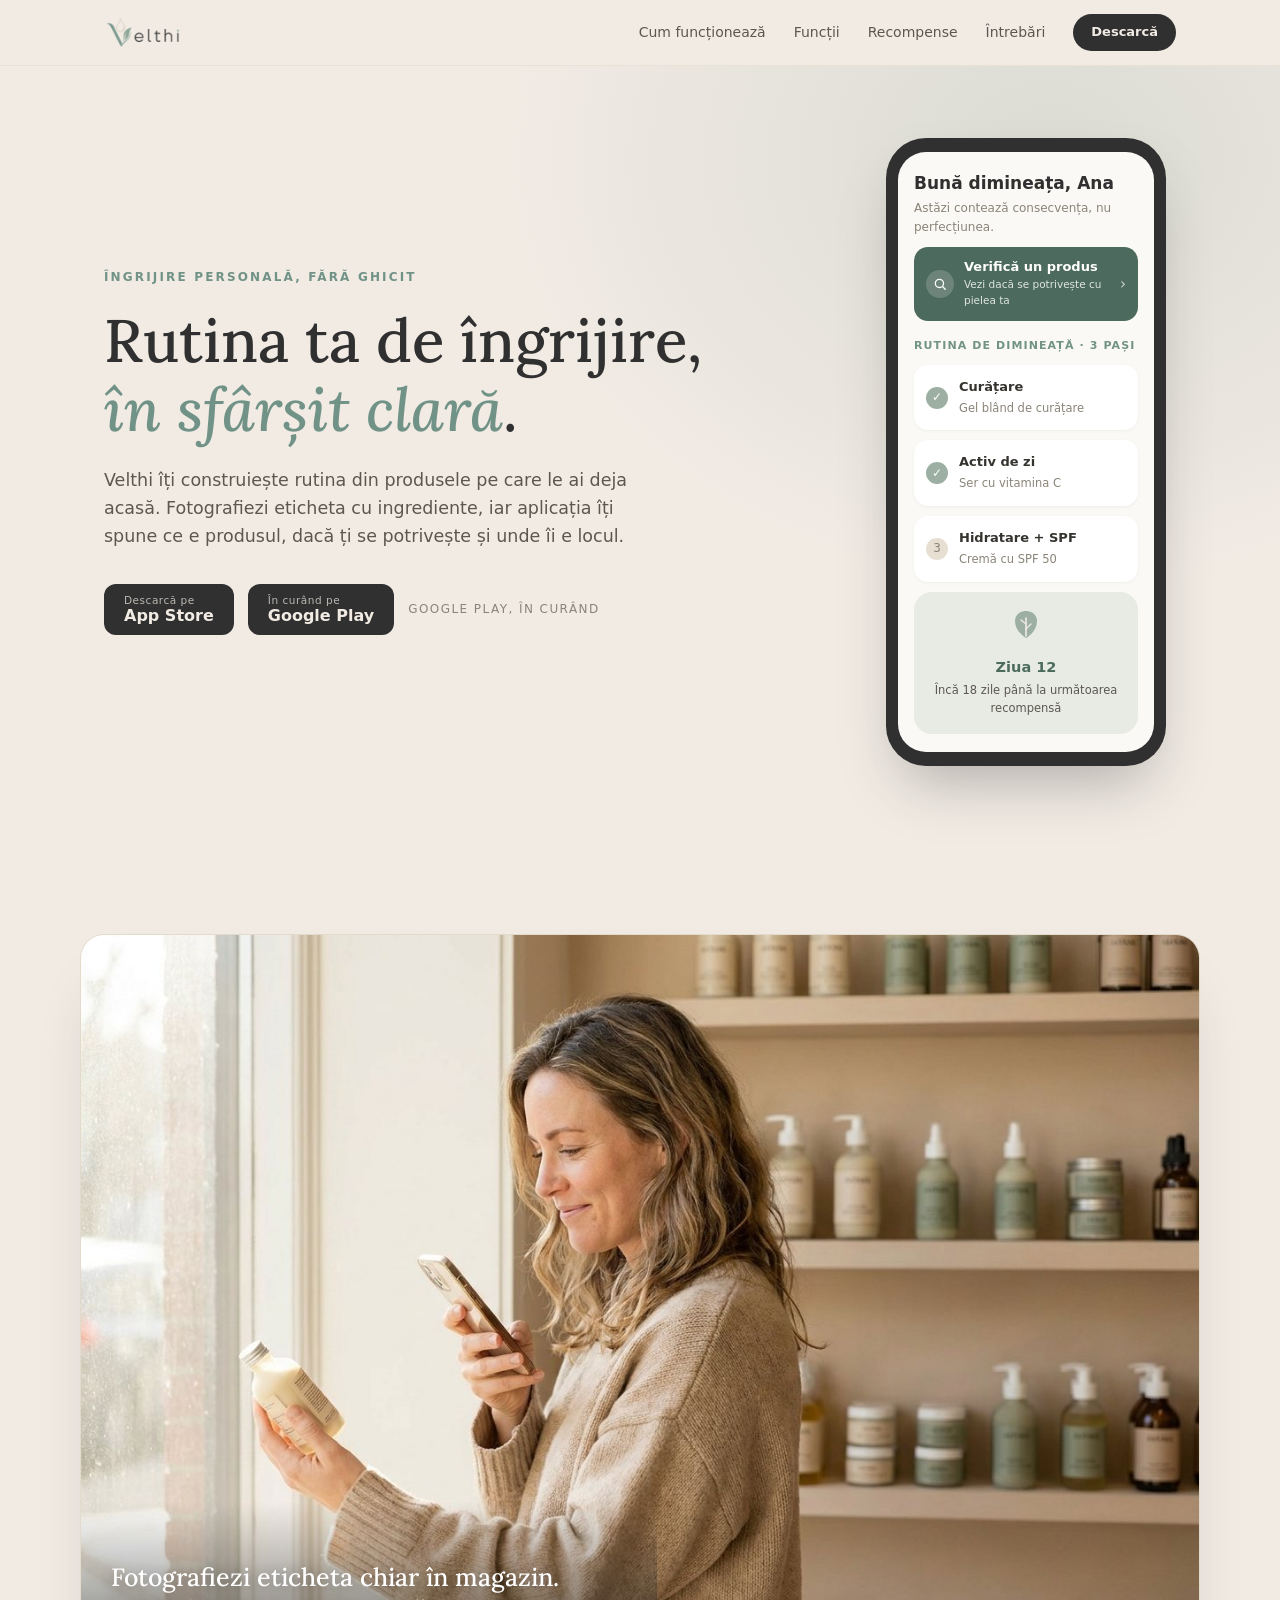
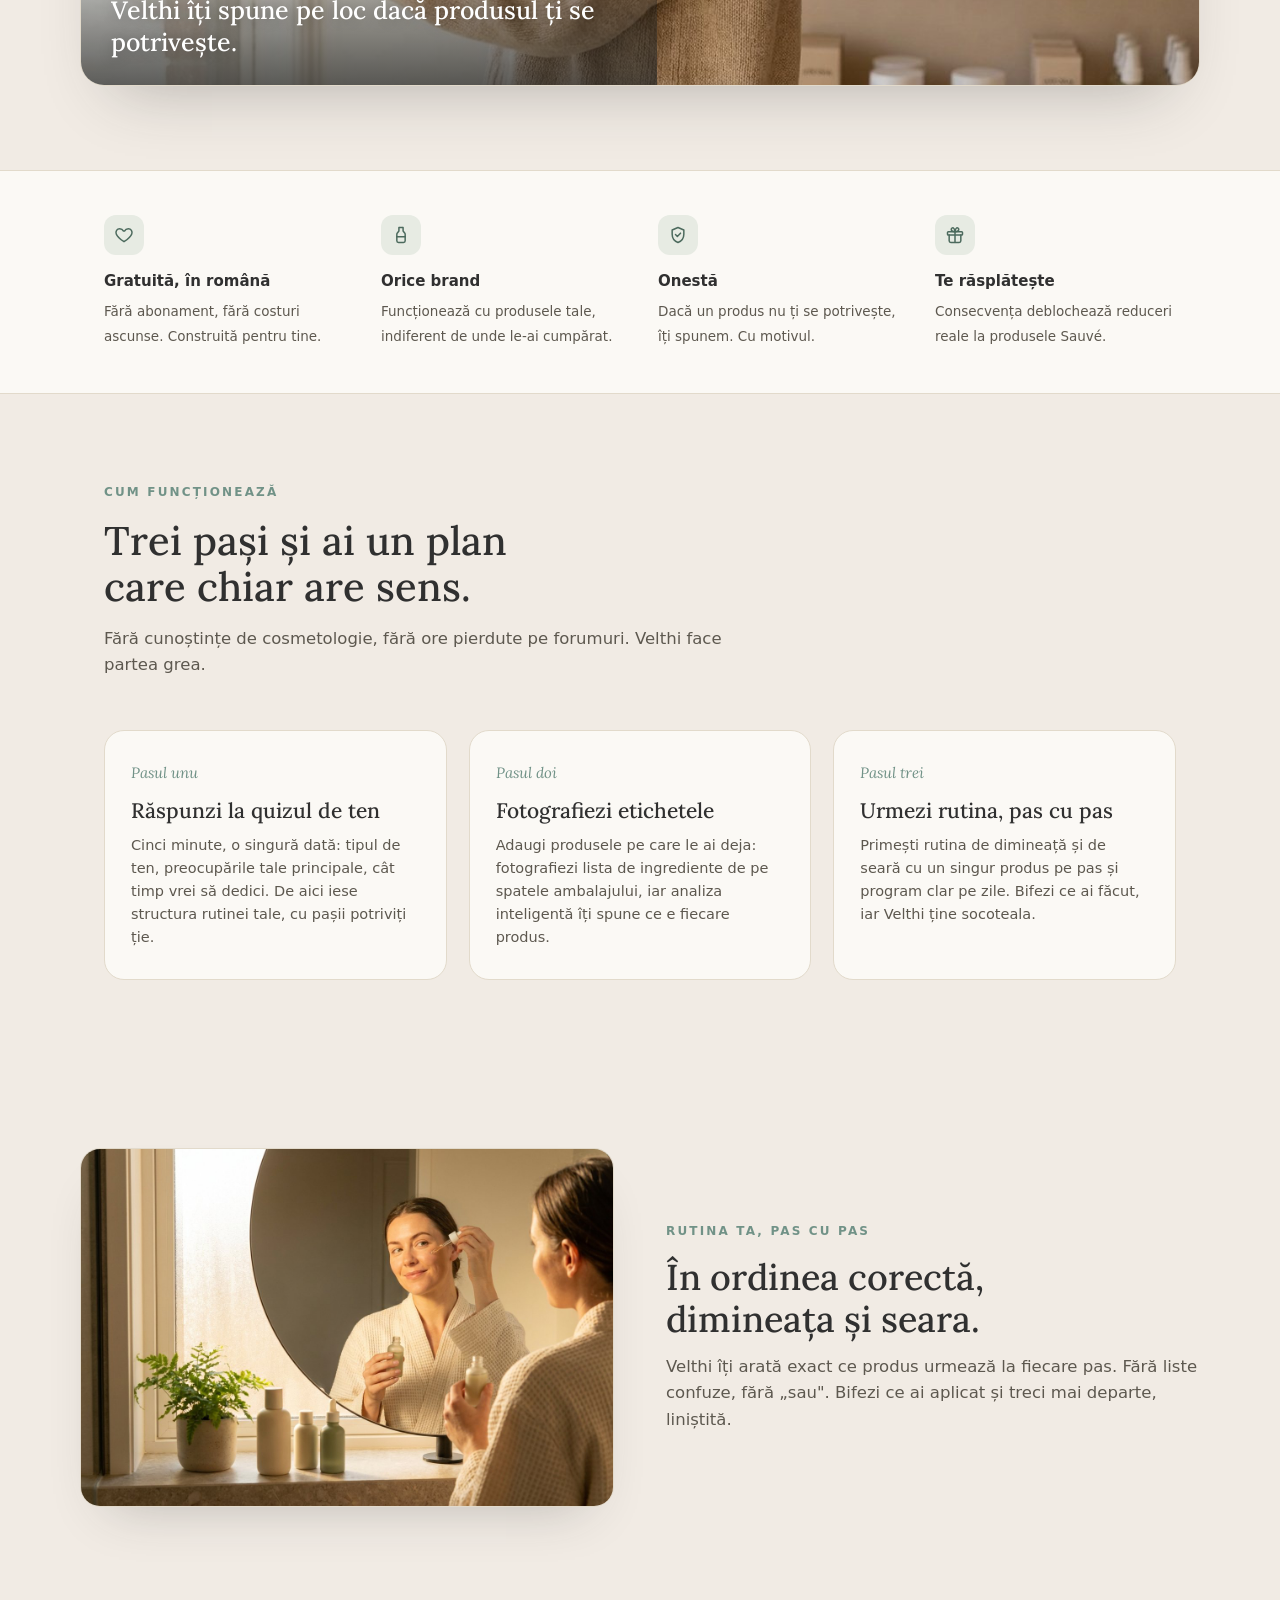
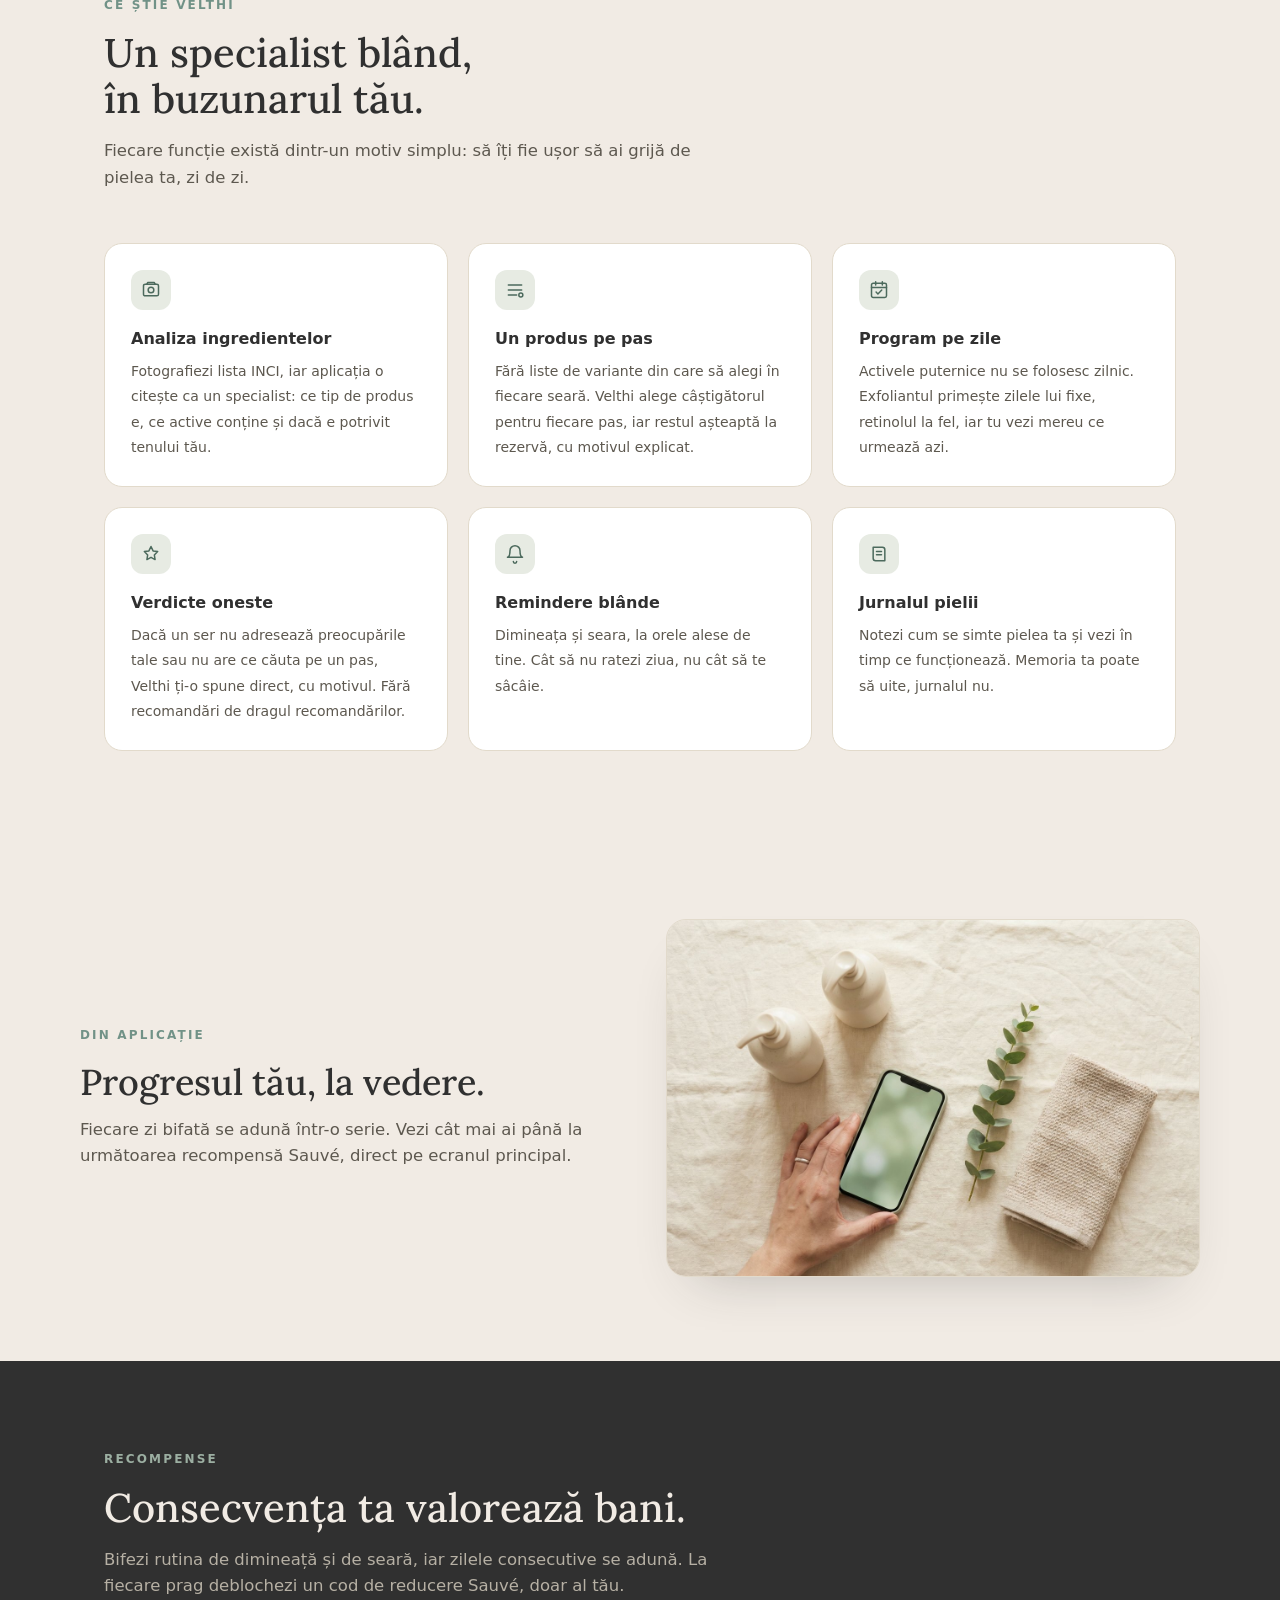
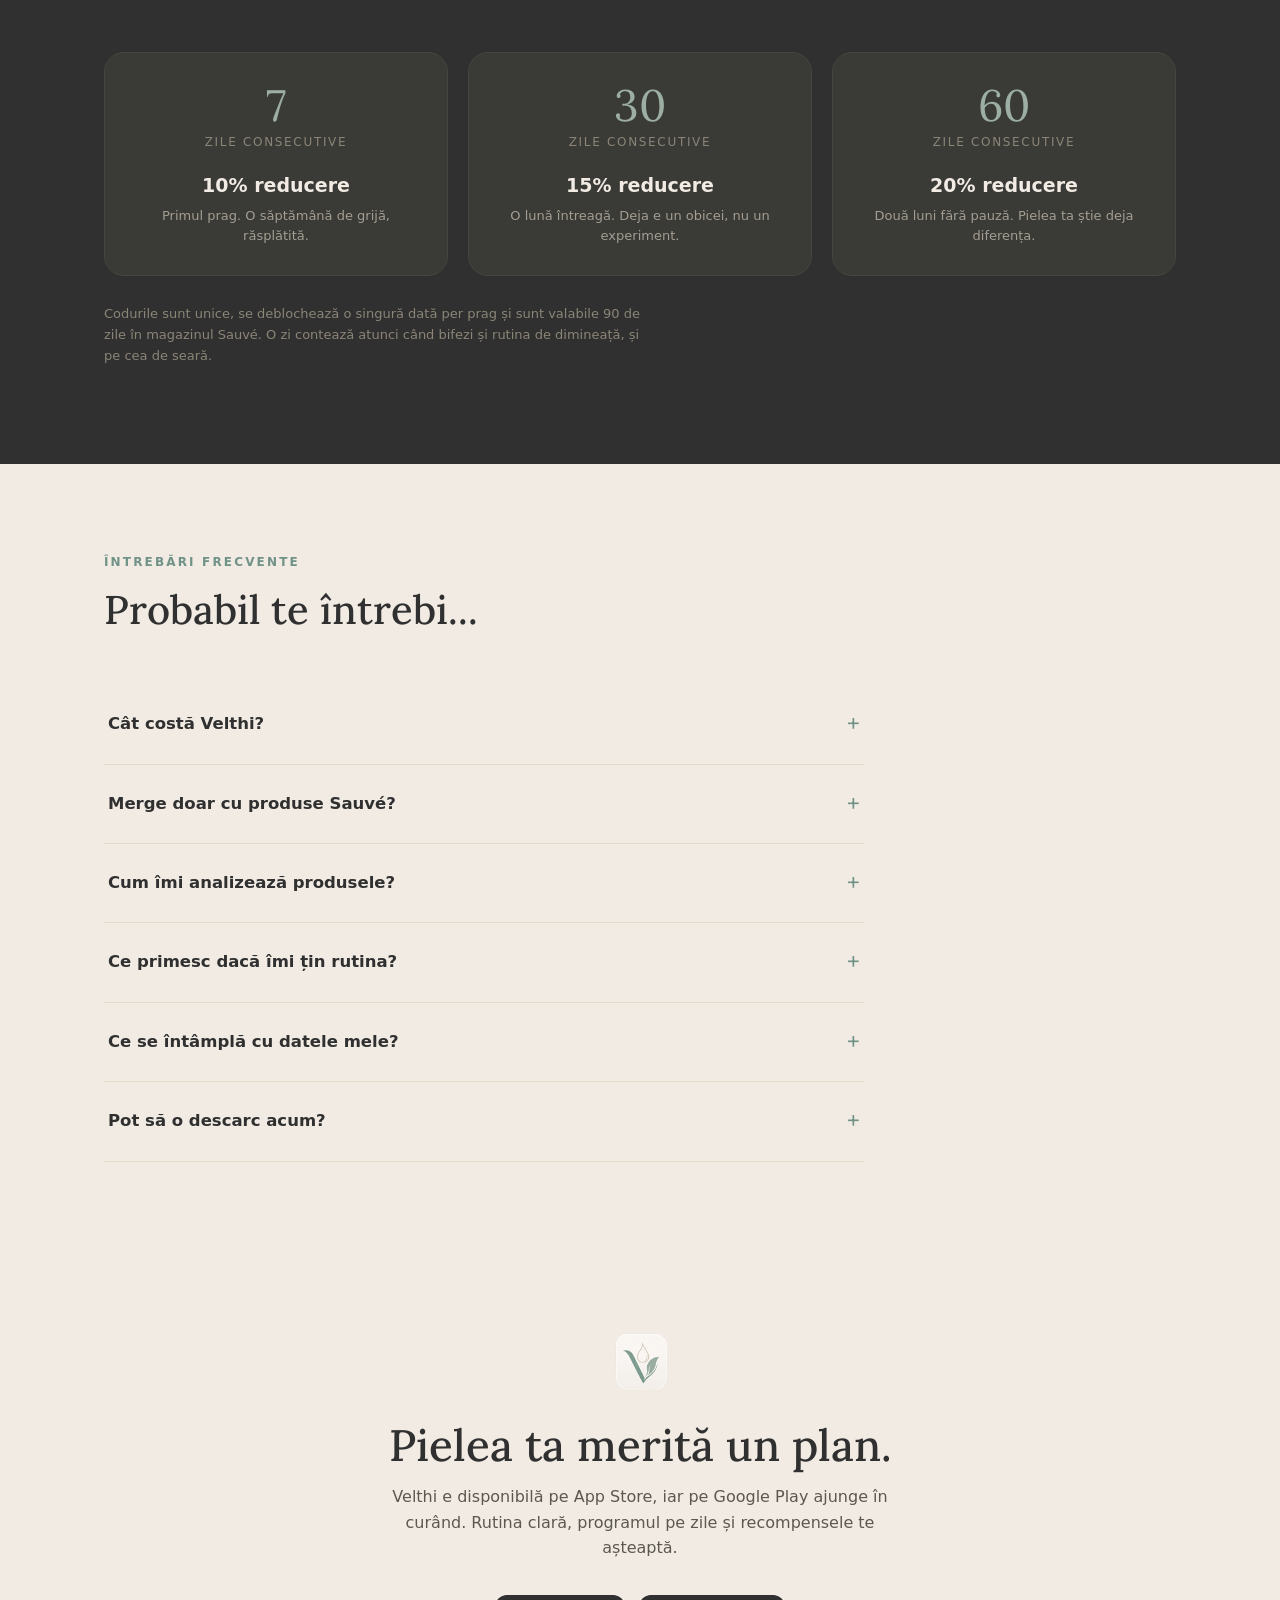
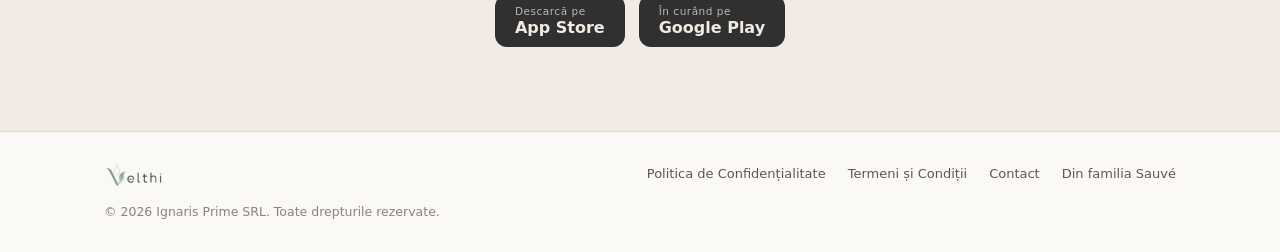
==== commit f7a2a9cd: "App Store buttons now link to live app; Google Play stays coming-soon" ====
--- a/index.html
+++ b/index.html
@@ -84,6 +84,8 @@
   }
   .store-btn small{font-size:10.5px; letter-spacing:.05em; opacity:.72}
   .store-btn b{font-size:16px; font-weight:600}
+  a.store-btn{text-decoration:none; cursor:pointer; transition:transform .15s ease, box-shadow .15s ease}
+  a.store-btn:hover{transform:translateY(-2px); box-shadow:0 8px 20px rgba(48,48,48,.28)}
   .soon-note{font-size:12px; letter-spacing:.12em; text-transform:uppercase; color:var(--soft)}
 
   /* ---------- Phone mock ---------- */
@@ -261,7 +263,7 @@
       <a href="/#functii">Funcții</a>
       <a href="/#recompense">Recompense</a>
       <a href="/#intrebari">Întrebări</a>
-      <a class="nav-cta" href="/#descarca">În curând</a>
+      <a class="nav-cta" href="/#descarca">Descarcă</a>
     </div>
   </div>
 </nav>
@@ -273,9 +275,9 @@
       <h1>Rutina ta de îngrijire, <em>în sfârșit clară</em>.</h1>
       <p class="sub">Velthi îți construiește rutina din produsele pe care le ai deja acasă. Fotografiezi eticheta cu ingrediente, iar aplicația îți spune ce e produsul, dacă ți se potrivește și unde îi e locul.</p>
       <div class="store-row">
-        <div class="store-btn" aria-disabled="true"><small>În curând pe</small><b>App Store</b></div>
+        <a class="store-btn is-live" href="https://apps.apple.com/app/id6769715940" target="_blank" rel="noopener"><small>Descarcă pe</small><b>App Store</b></a>
         <div class="store-btn" aria-disabled="true"><small>În curând pe</small><b>Google Play</b></div>
-        <span class="soon-note">Lansare în curând</span>
+        <span class="soon-note">Google Play, în curând</span>
       </div>
     </div>
     <div class="phone-wrap" aria-hidden="true">
@@ -489,8 +491,8 @@
         <p>Contul se face simplu, cu un link primit pe email, fără parolă. Datele tale rămân ale tale: îți poți șterge contul oricând, direct din aplicație, cu tot cu date.</p>
       </details>
       <details class="faq-item reveal">
-        <summary>Când se lansează?</summary>
-        <p>În curând, pe App Store și Google Play. Butoanele de descărcare de pe această pagină se activează în ziua lansării.</p>
+        <summary>Pot să o descarc acum?</summary>
+        <p>Da, pe App Store. O descarci de pe butonul din această pagină. Pe Google Play ajunge în curând.</p>
       </details>
     </div>
   </div>
@@ -500,9 +502,9 @@
   <div class="container">
     <img class="logo-mark reveal" src="assets/velthi-icon.png" alt="" aria-hidden="true">
     <h2 class="reveal">Pielea ta merită un plan.</h2>
-    <p class="reveal">Velthi se lansează în curând pe App Store și Google Play. Rutina clară, programul pe zile și recompensele te așteaptă.</p>
+    <p class="reveal">Velthi e disponibilă pe App Store, iar pe Google Play ajunge în curând. Rutina clară, programul pe zile și recompensele te așteaptă.</p>
     <div class="store-row reveal">
-      <div class="store-btn" aria-disabled="true"><small>În curând pe</small><b>App Store</b></div>
+      <a class="store-btn is-live" href="https://apps.apple.com/app/id6769715940" target="_blank" rel="noopener"><small>Descarcă pe</small><b>App Store</b></a>
       <div class="store-btn" aria-disabled="true"><small>În curând pe</small><b>Google Play</b></div>
     </div>
   </div>
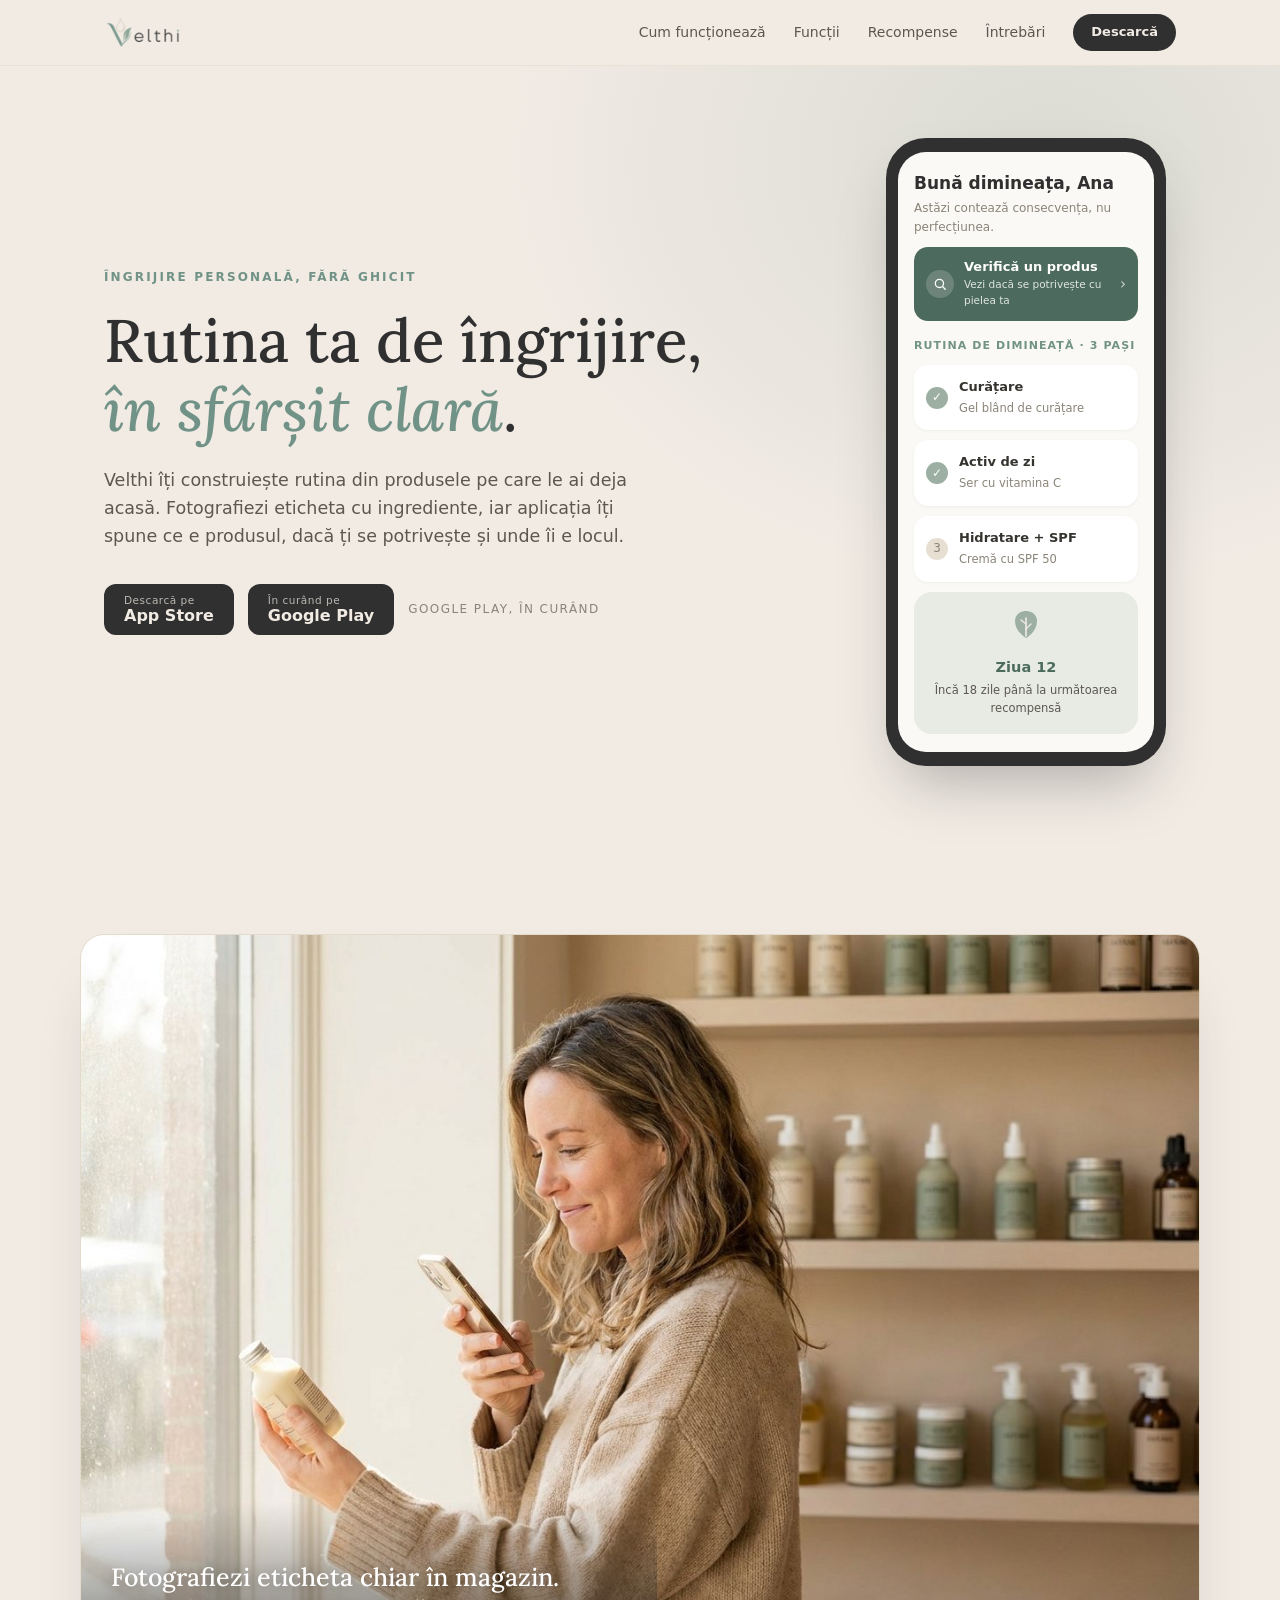
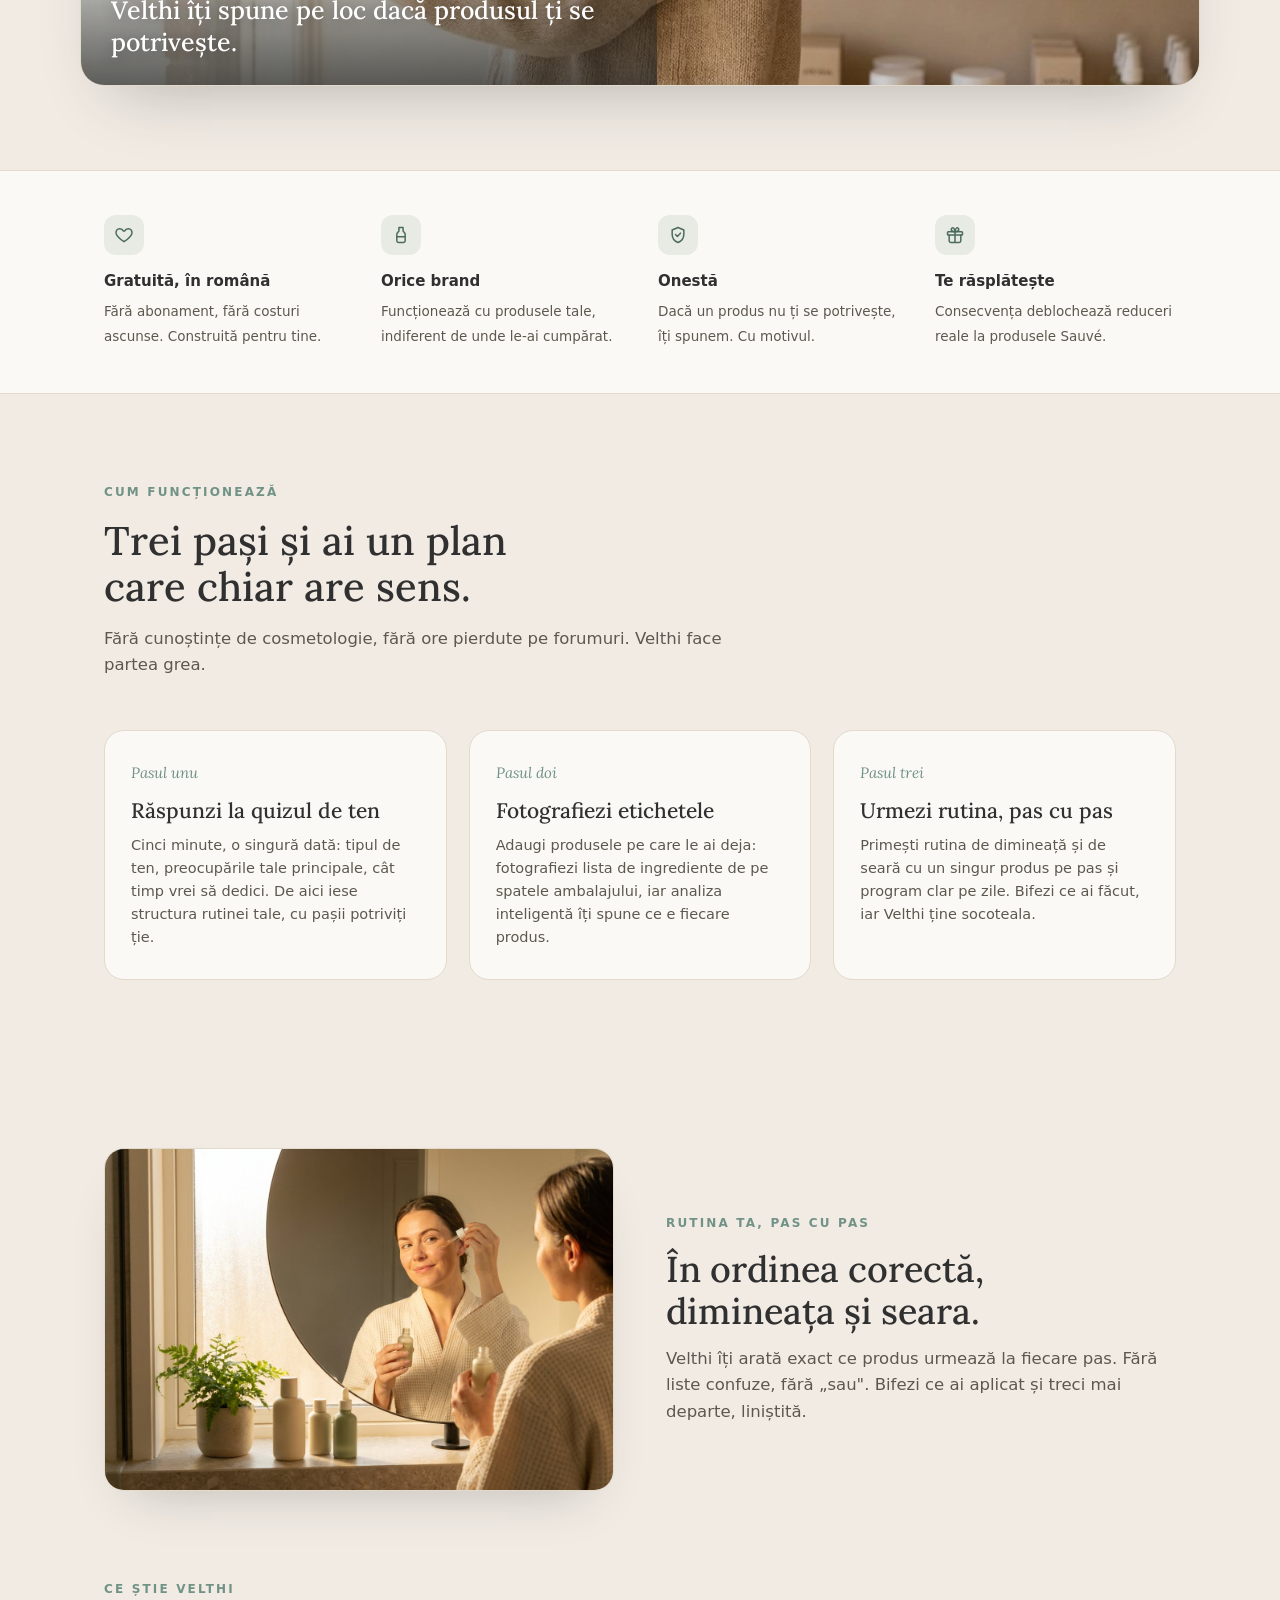
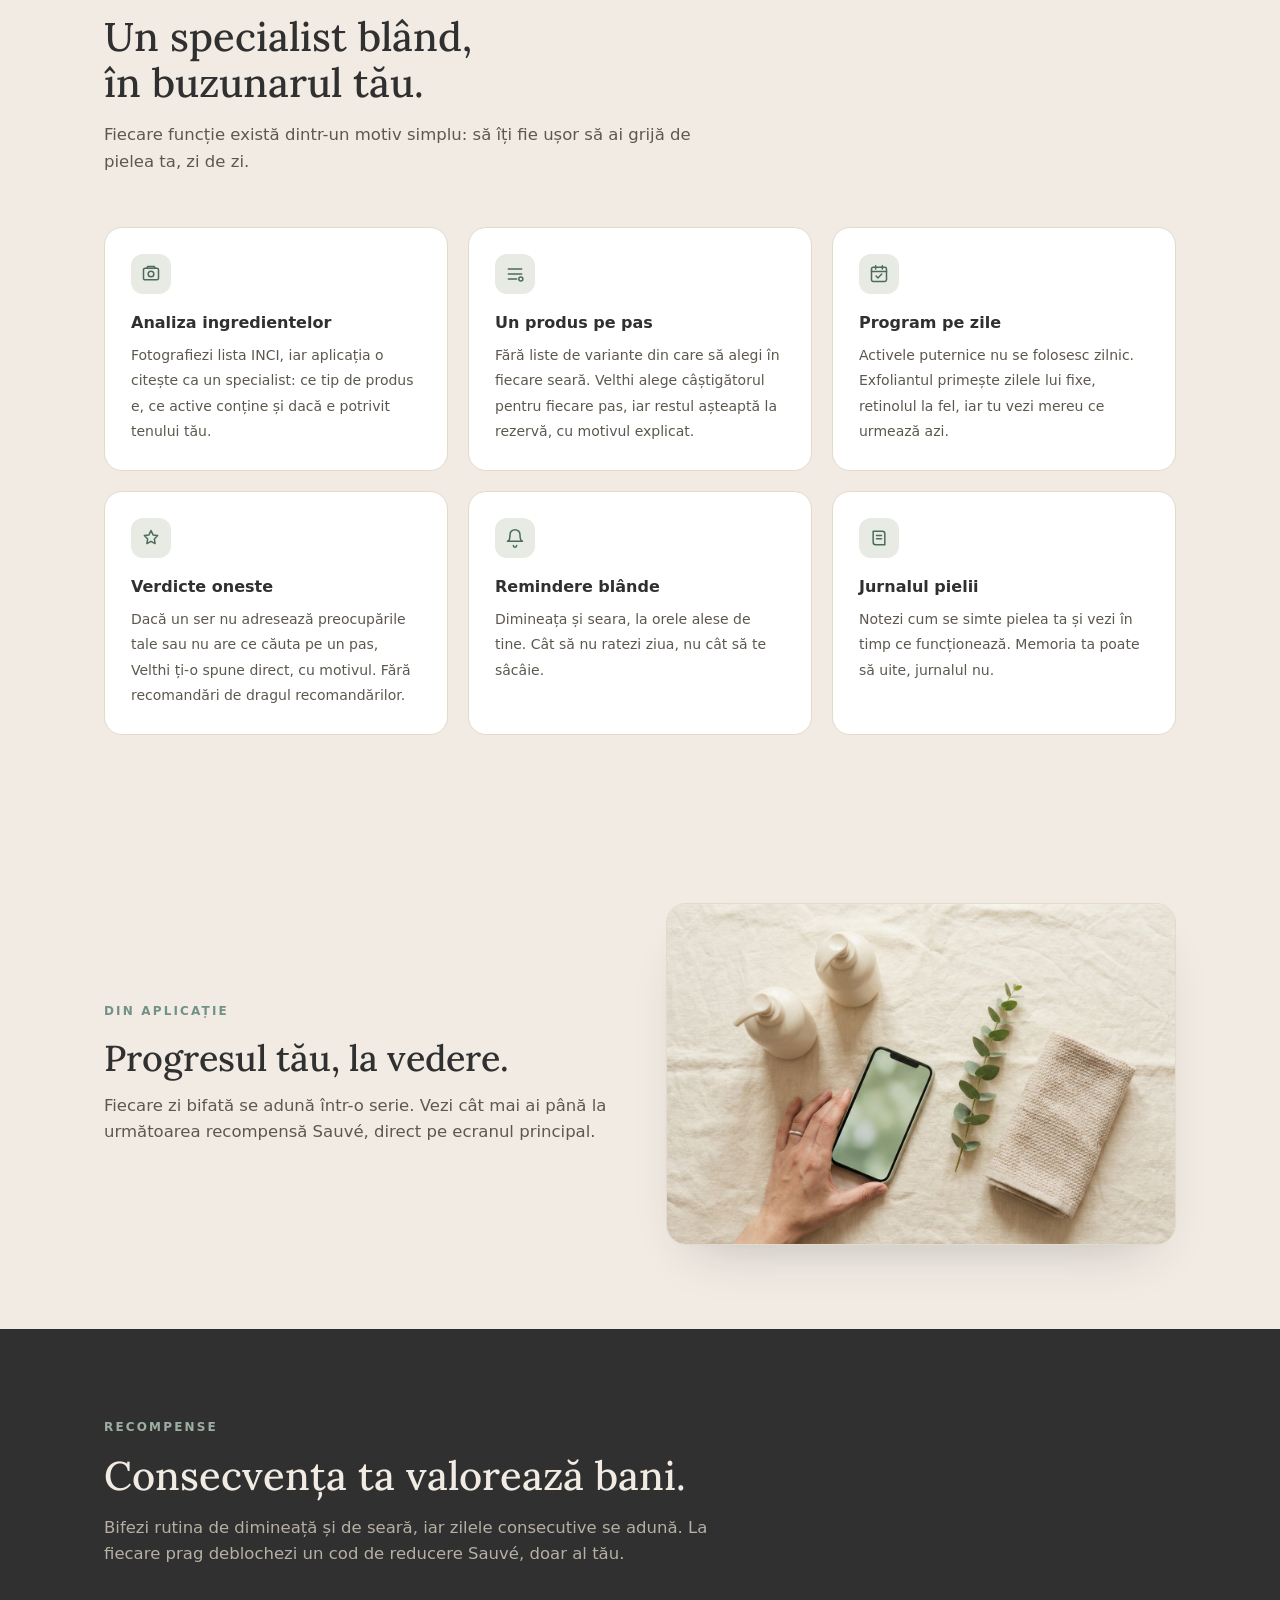
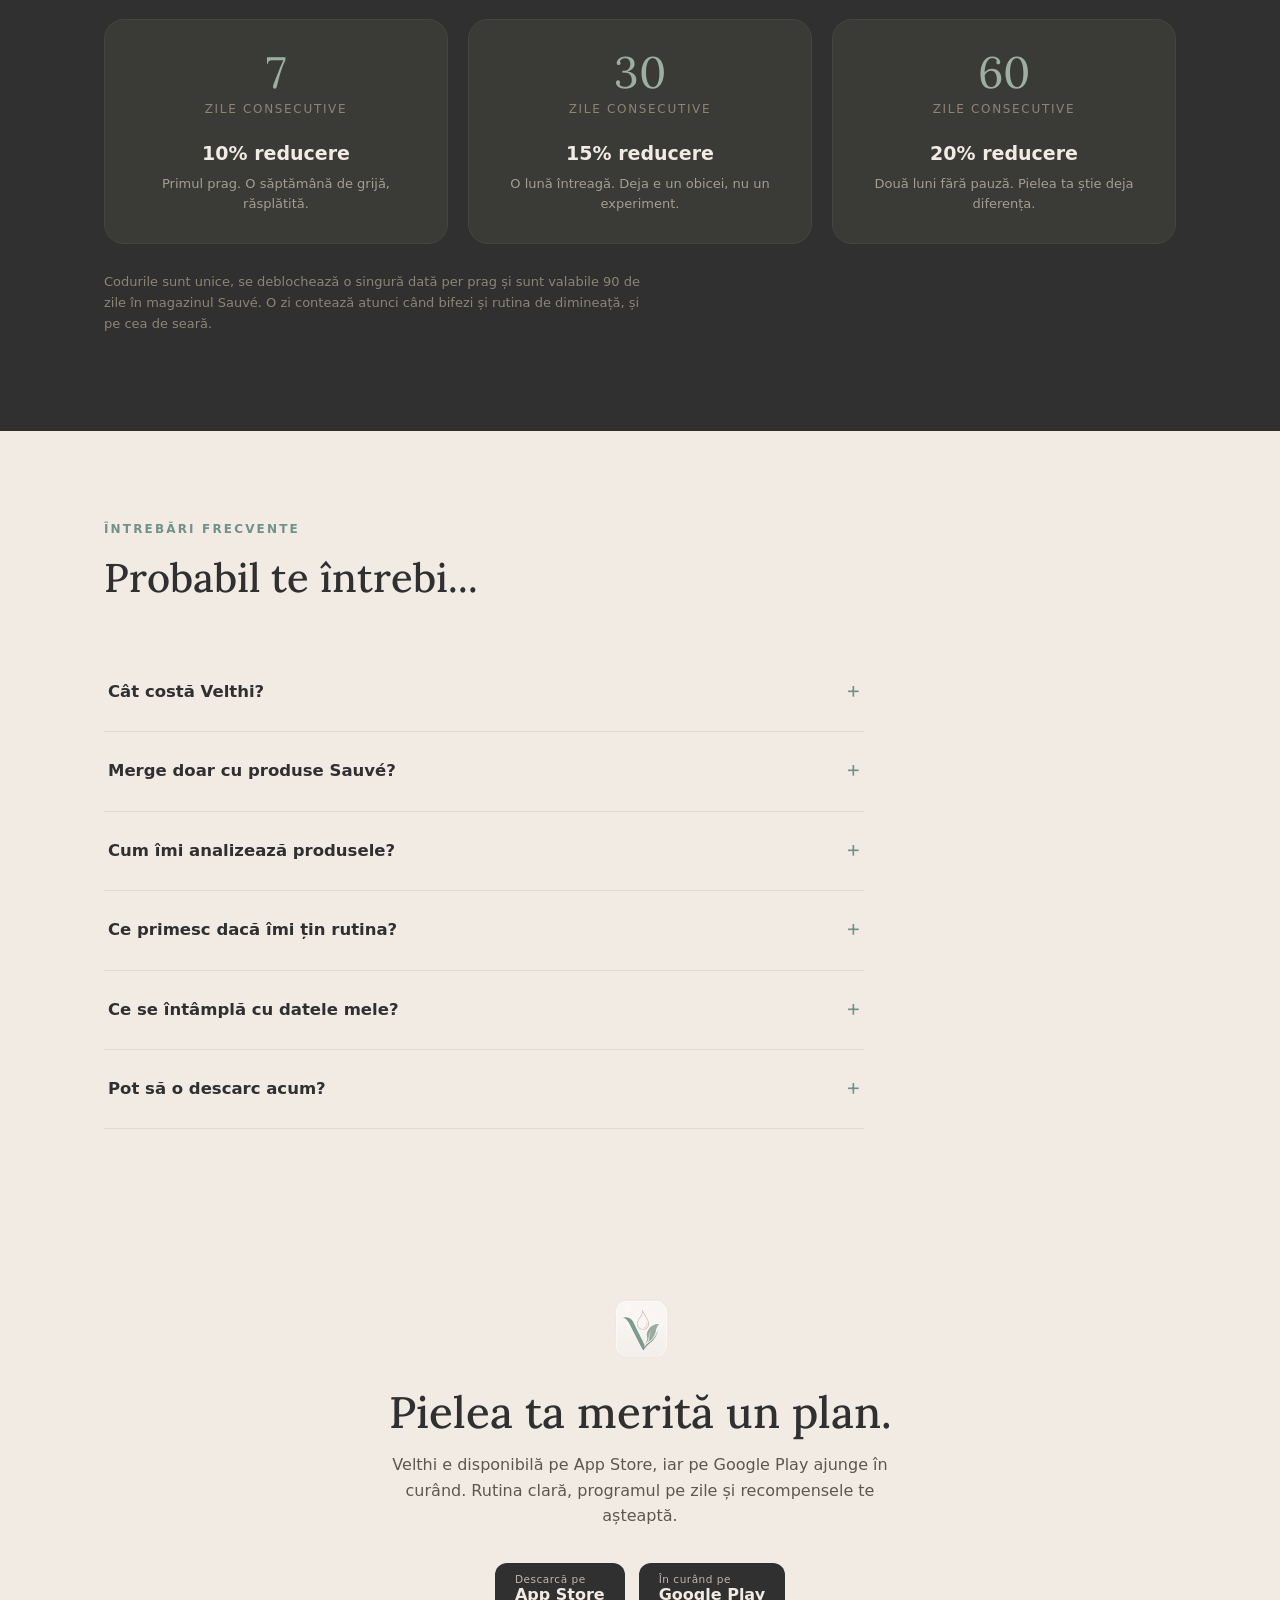
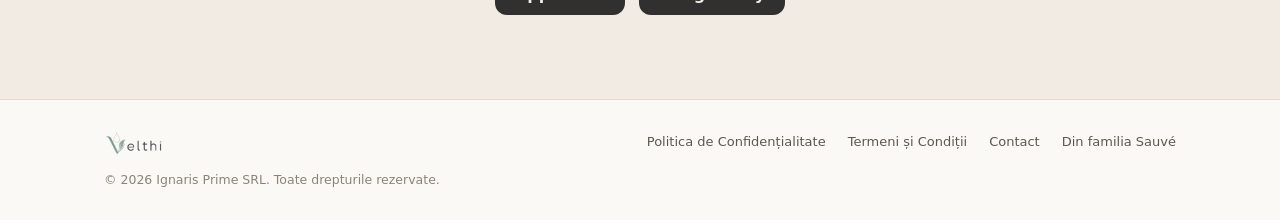
==== commit 9e10a830: "Fix mobile gutters: split sections now match the 24px page margin" ====
--- a/index.html
+++ b/index.html
@@ -229,7 +229,7 @@
     font-size:clamp(18px,2.1vw,25px); max-width:36ch; text-shadow:0 1px 14px rgba(0,0,0,.3);
   }
 
-  .split{display:grid; grid-template-columns:1fr 1fr; gap:52px; align-items:center; max-width:1120px; margin:0 auto}
+  .split{display:grid; grid-template-columns:1fr 1fr; gap:52px; align-items:center; max-width:1120px; margin:0 auto; padding:0 24px}
   .split-media img{
     width:100%; height:auto; border-radius:20px; border:1px solid var(--line);
     box-shadow:0 26px 52px -30px rgba(48,48,48,.3); aspect-ratio:1264/848; object-fit:cover; display:block;
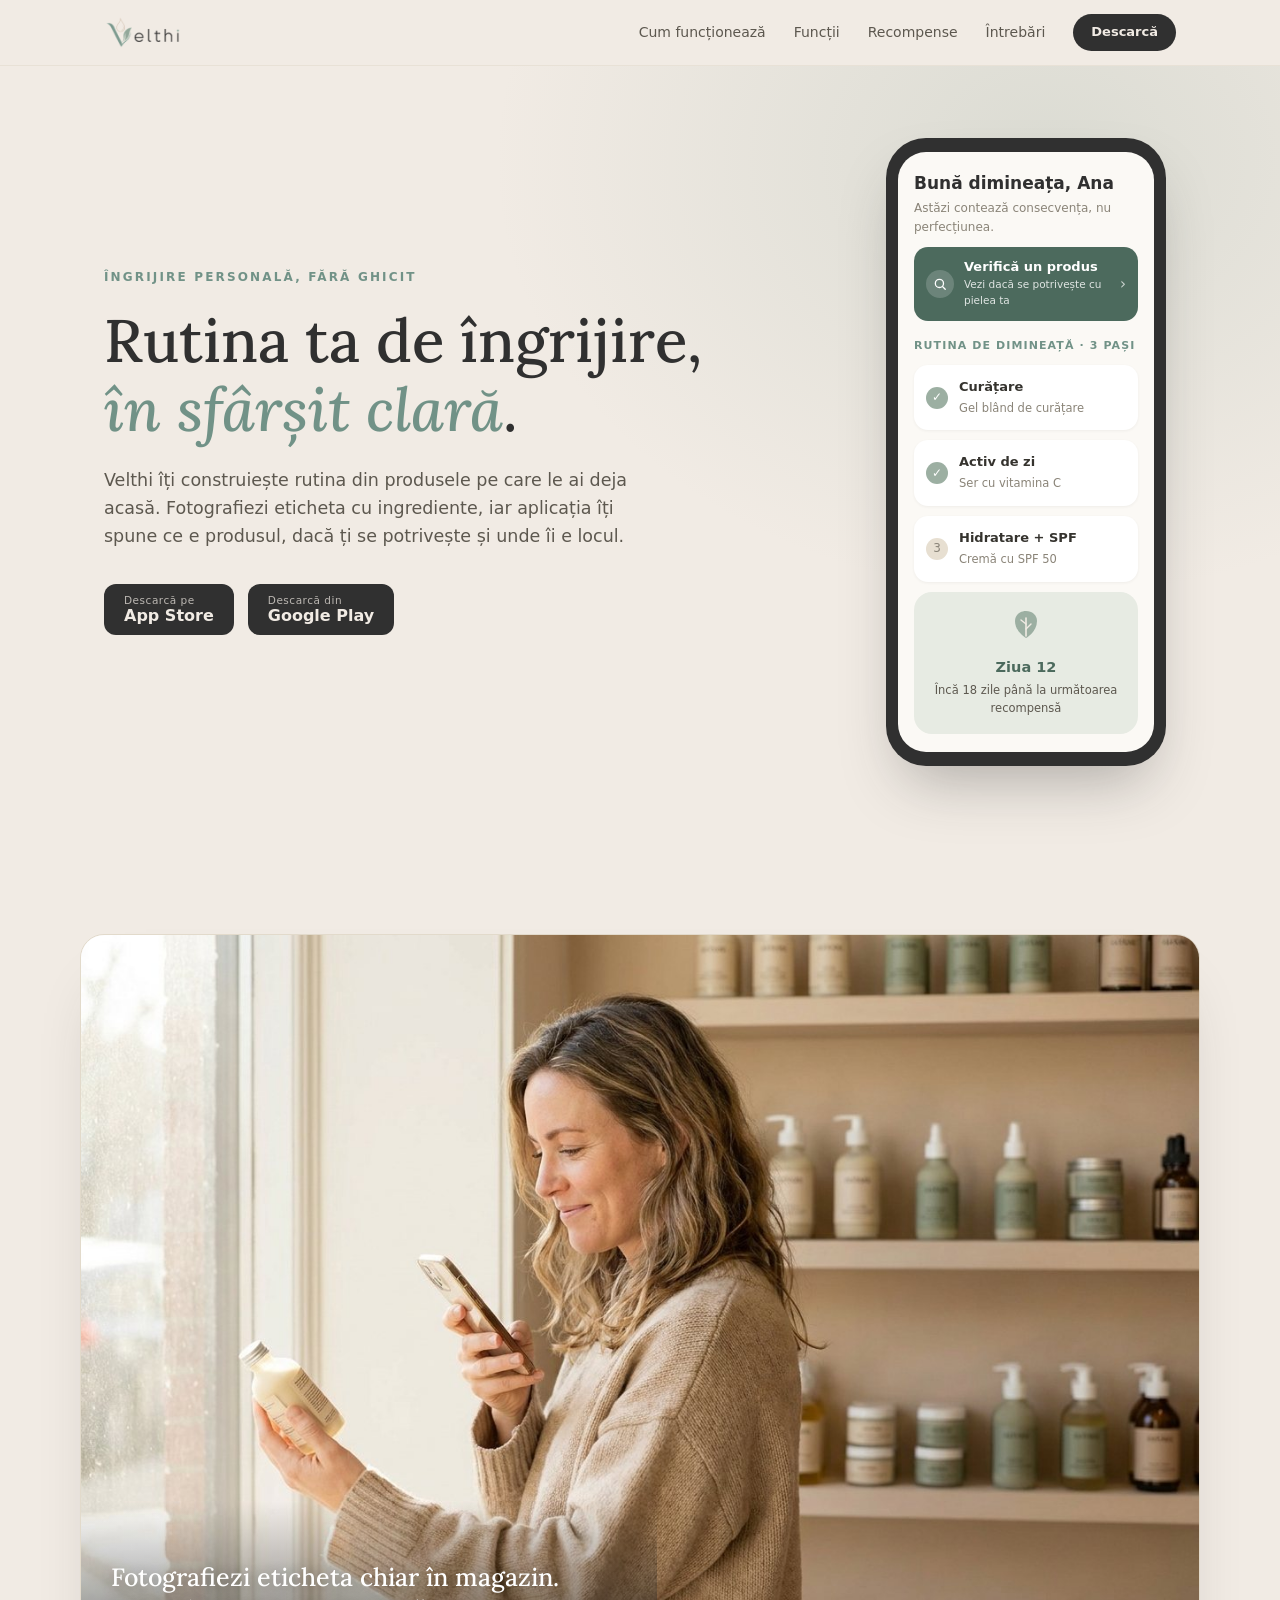
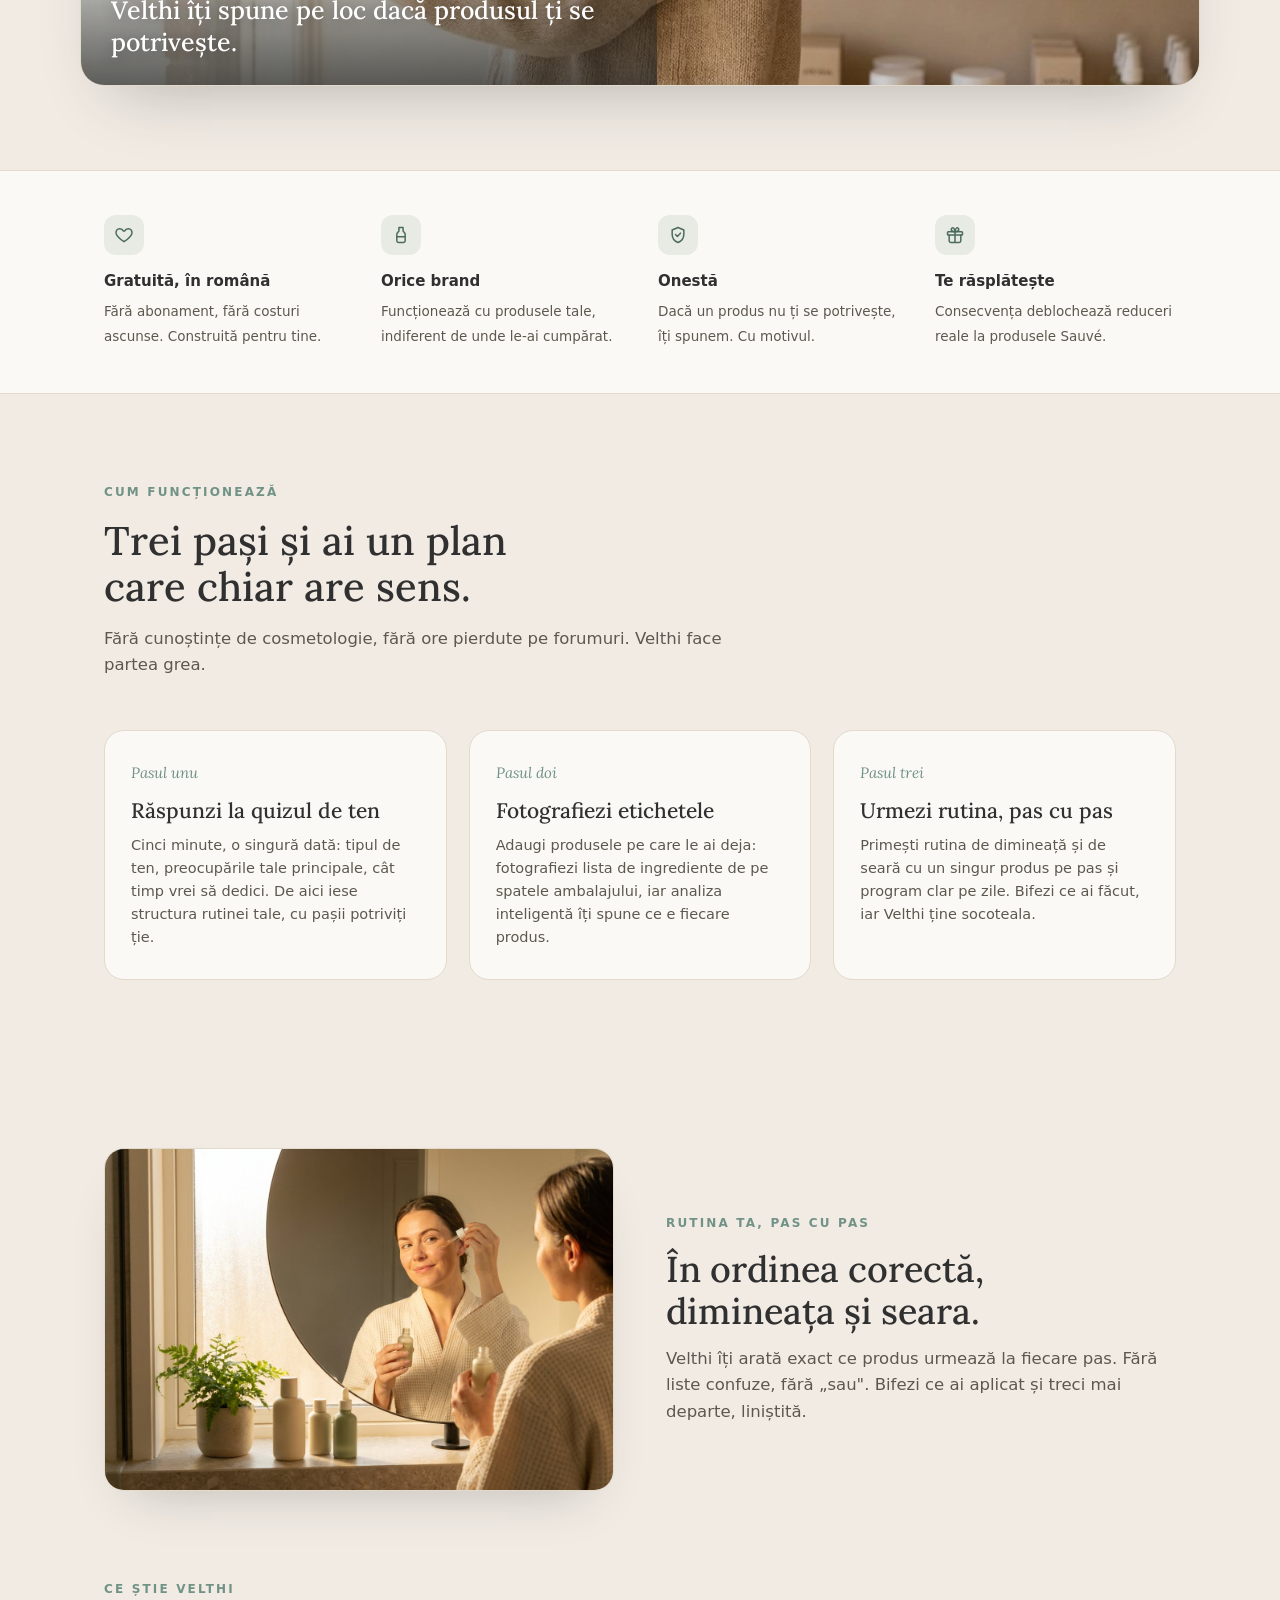
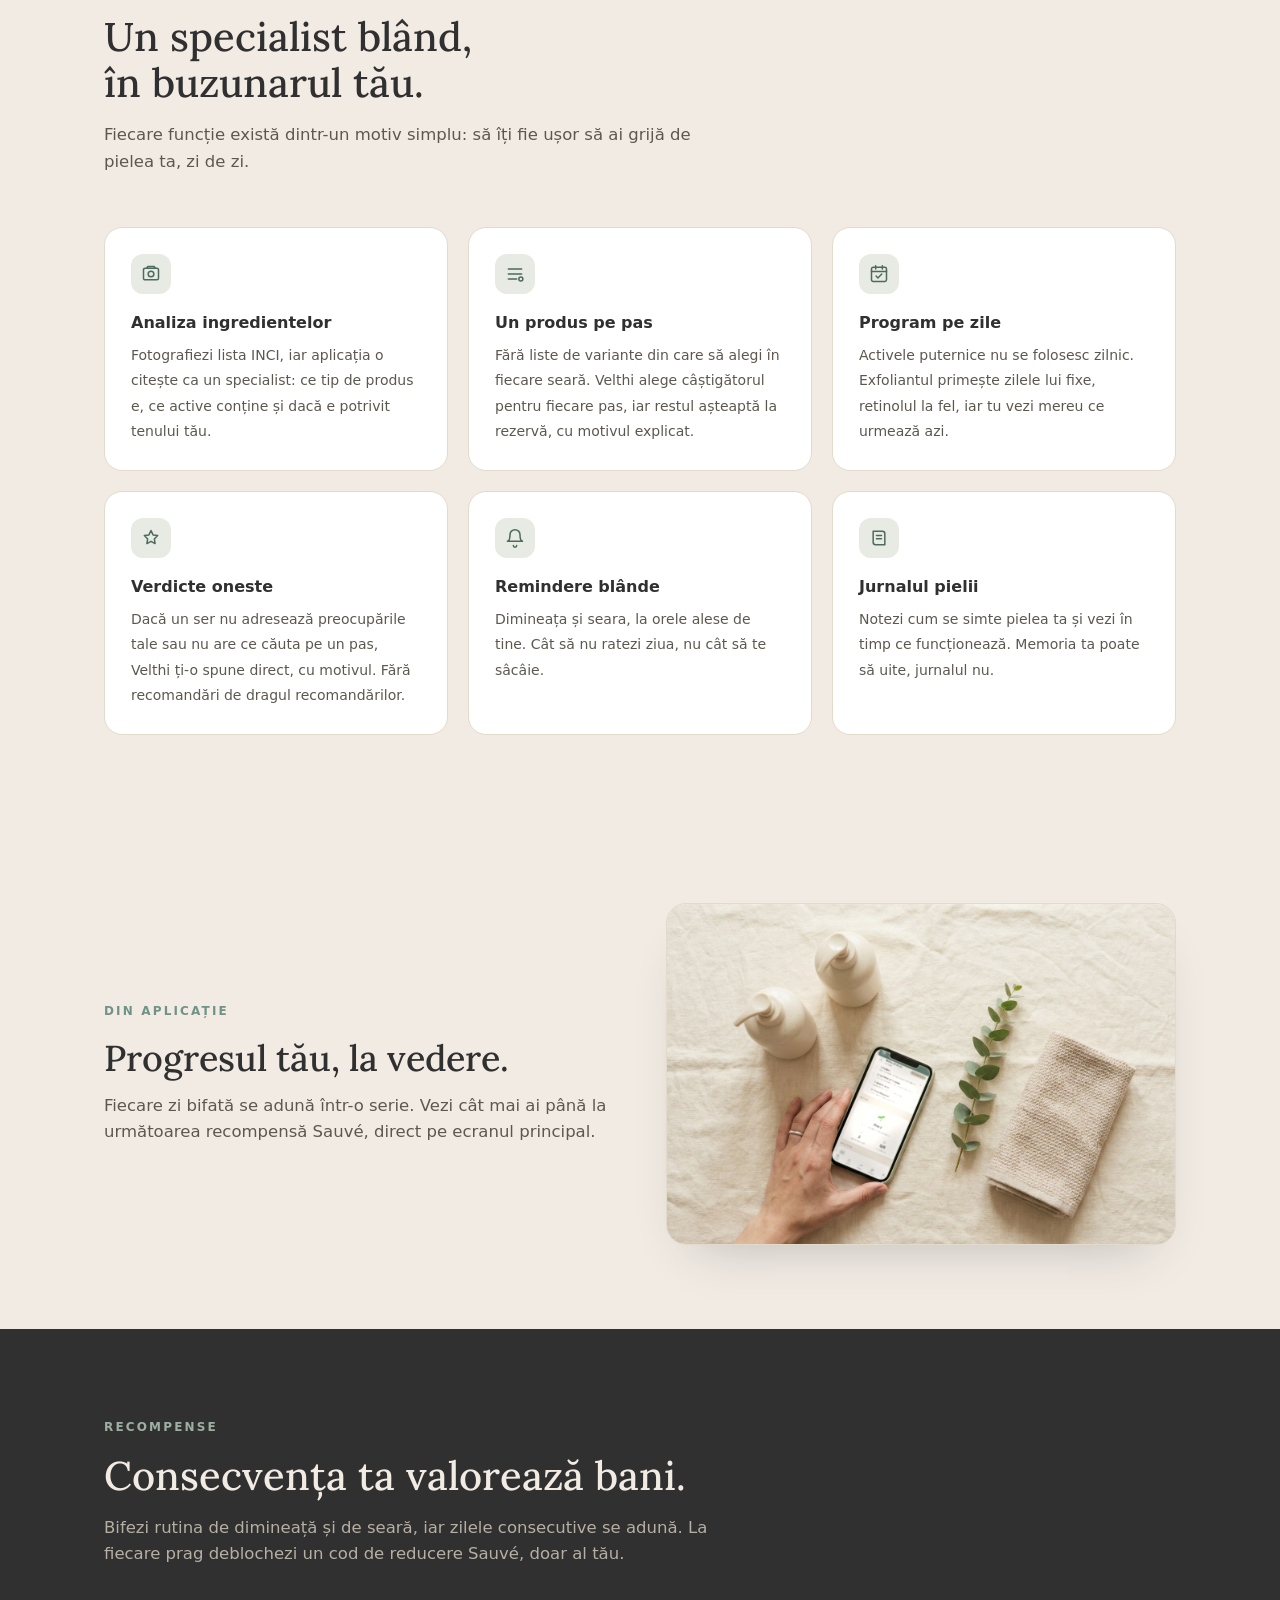
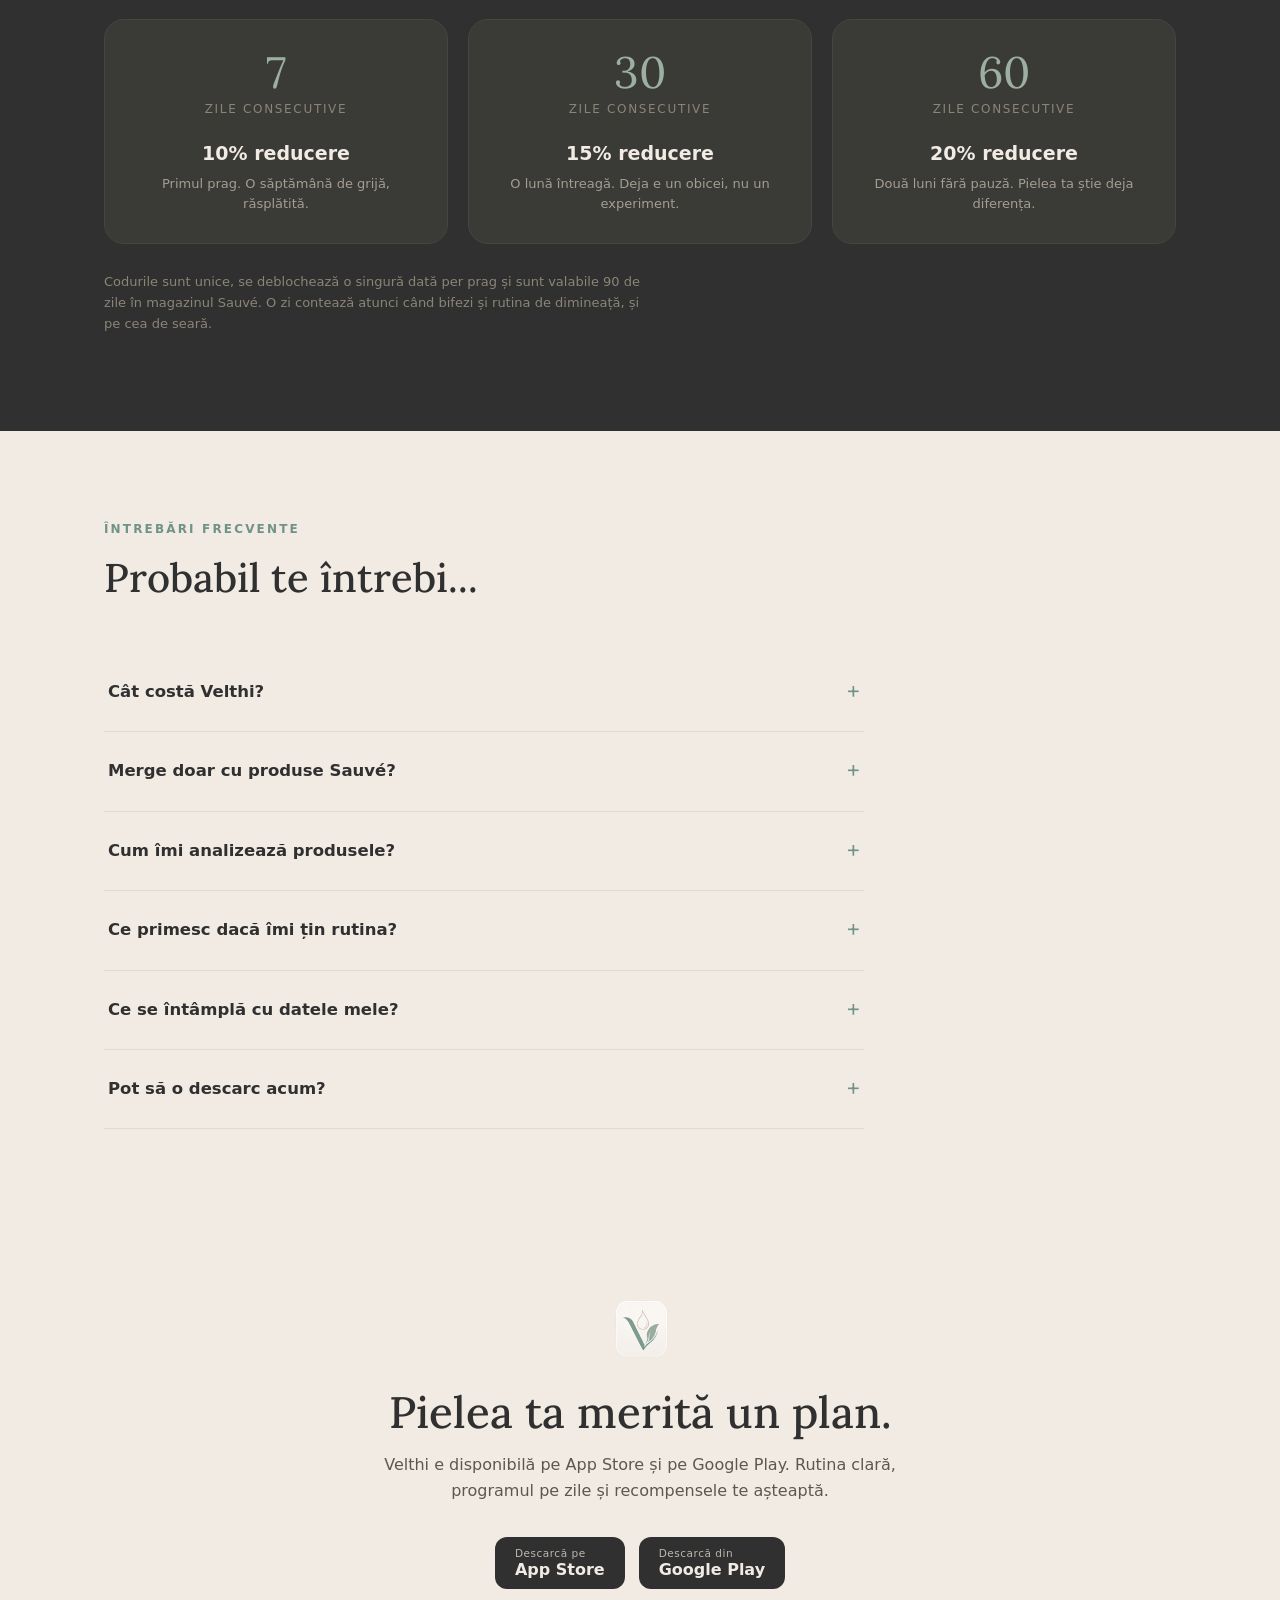
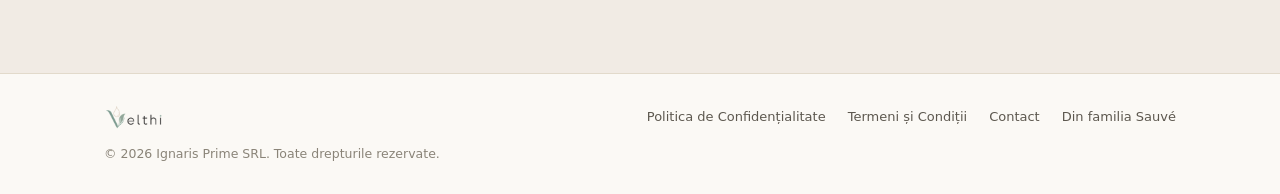
==== commit f6531b5c: "Point the Google Play buttons at the live store listing The Play production release went live, so th" ====
--- a/index.html
+++ b/index.html
@@ -86,7 +86,6 @@
   .store-btn b{font-size:16px; font-weight:600}
   a.store-btn{text-decoration:none; cursor:pointer; transition:transform .15s ease, box-shadow .15s ease}
   a.store-btn:hover{transform:translateY(-2px); box-shadow:0 8px 20px rgba(48,48,48,.28)}
-  .soon-note{font-size:12px; letter-spacing:.12em; text-transform:uppercase; color:var(--soft)}
 
   /* ---------- Phone mock ---------- */
   .phone-wrap{flex:0 1 300px; display:flex; justify-content:center; margin:0 auto}
@@ -276,8 +275,7 @@
       <p class="sub">Velthi îți construiește rutina din produsele pe care le ai deja acasă. Fotografiezi eticheta cu ingrediente, iar aplicația îți spune ce e produsul, dacă ți se potrivește și unde îi e locul.</p>
       <div class="store-row">
         <a class="store-btn is-live" href="https://apps.apple.com/app/id6769715940" target="_blank" rel="noopener"><small>Descarcă pe</small><b>App Store</b></a>
-        <div class="store-btn" aria-disabled="true"><small>În curând pe</small><b>Google Play</b></div>
-        <span class="soon-note">Google Play, în curând</span>
+        <a class="store-btn is-live" href="https://play.google.com/store/apps/details?id=com.ignaris.velthi&amp;referrer=utm_source%3Dvelthi-site%26utm_medium%3Dweb%26utm_campaign%3Dsite-hero" target="_blank" rel="noopener"><small>Descarcă din</small><b>Google Play</b></a>
       </div>
     </div>
     <div class="phone-wrap" aria-hidden="true">
@@ -492,7 +490,7 @@
       </details>
       <details class="faq-item reveal">
         <summary>Pot să o descarc acum?</summary>
-        <p>Da, pe App Store. O descarci de pe butonul din această pagină. Pe Google Play ajunge în curând.</p>
+        <p>Da, pe App Store și pe Google Play. O descarci de pe butoanele din această pagină.</p>
       </details>
     </div>
   </div>
@@ -502,10 +500,10 @@
   <div class="container">
     <img class="logo-mark reveal" src="assets/velthi-icon.png" alt="" aria-hidden="true">
     <h2 class="reveal">Pielea ta merită un plan.</h2>
-    <p class="reveal">Velthi e disponibilă pe App Store, iar pe Google Play ajunge în curând. Rutina clară, programul pe zile și recompensele te așteaptă.</p>
+    <p class="reveal">Velthi e disponibilă pe App Store și pe Google Play. Rutina clară, programul pe zile și recompensele te așteaptă.</p>
     <div class="store-row reveal">
       <a class="store-btn is-live" href="https://apps.apple.com/app/id6769715940" target="_blank" rel="noopener"><small>Descarcă pe</small><b>App Store</b></a>
-      <div class="store-btn" aria-disabled="true"><small>În curând pe</small><b>Google Play</b></div>
+      <a class="store-btn is-live" href="https://play.google.com/store/apps/details?id=com.ignaris.velthi&amp;referrer=utm_source%3Dvelthi-site%26utm_medium%3Dweb%26utm_campaign%3Dsite-final" target="_blank" rel="noopener"><small>Descarcă din</small><b>Google Play</b></a>
     </div>
   </div>
 </section>
